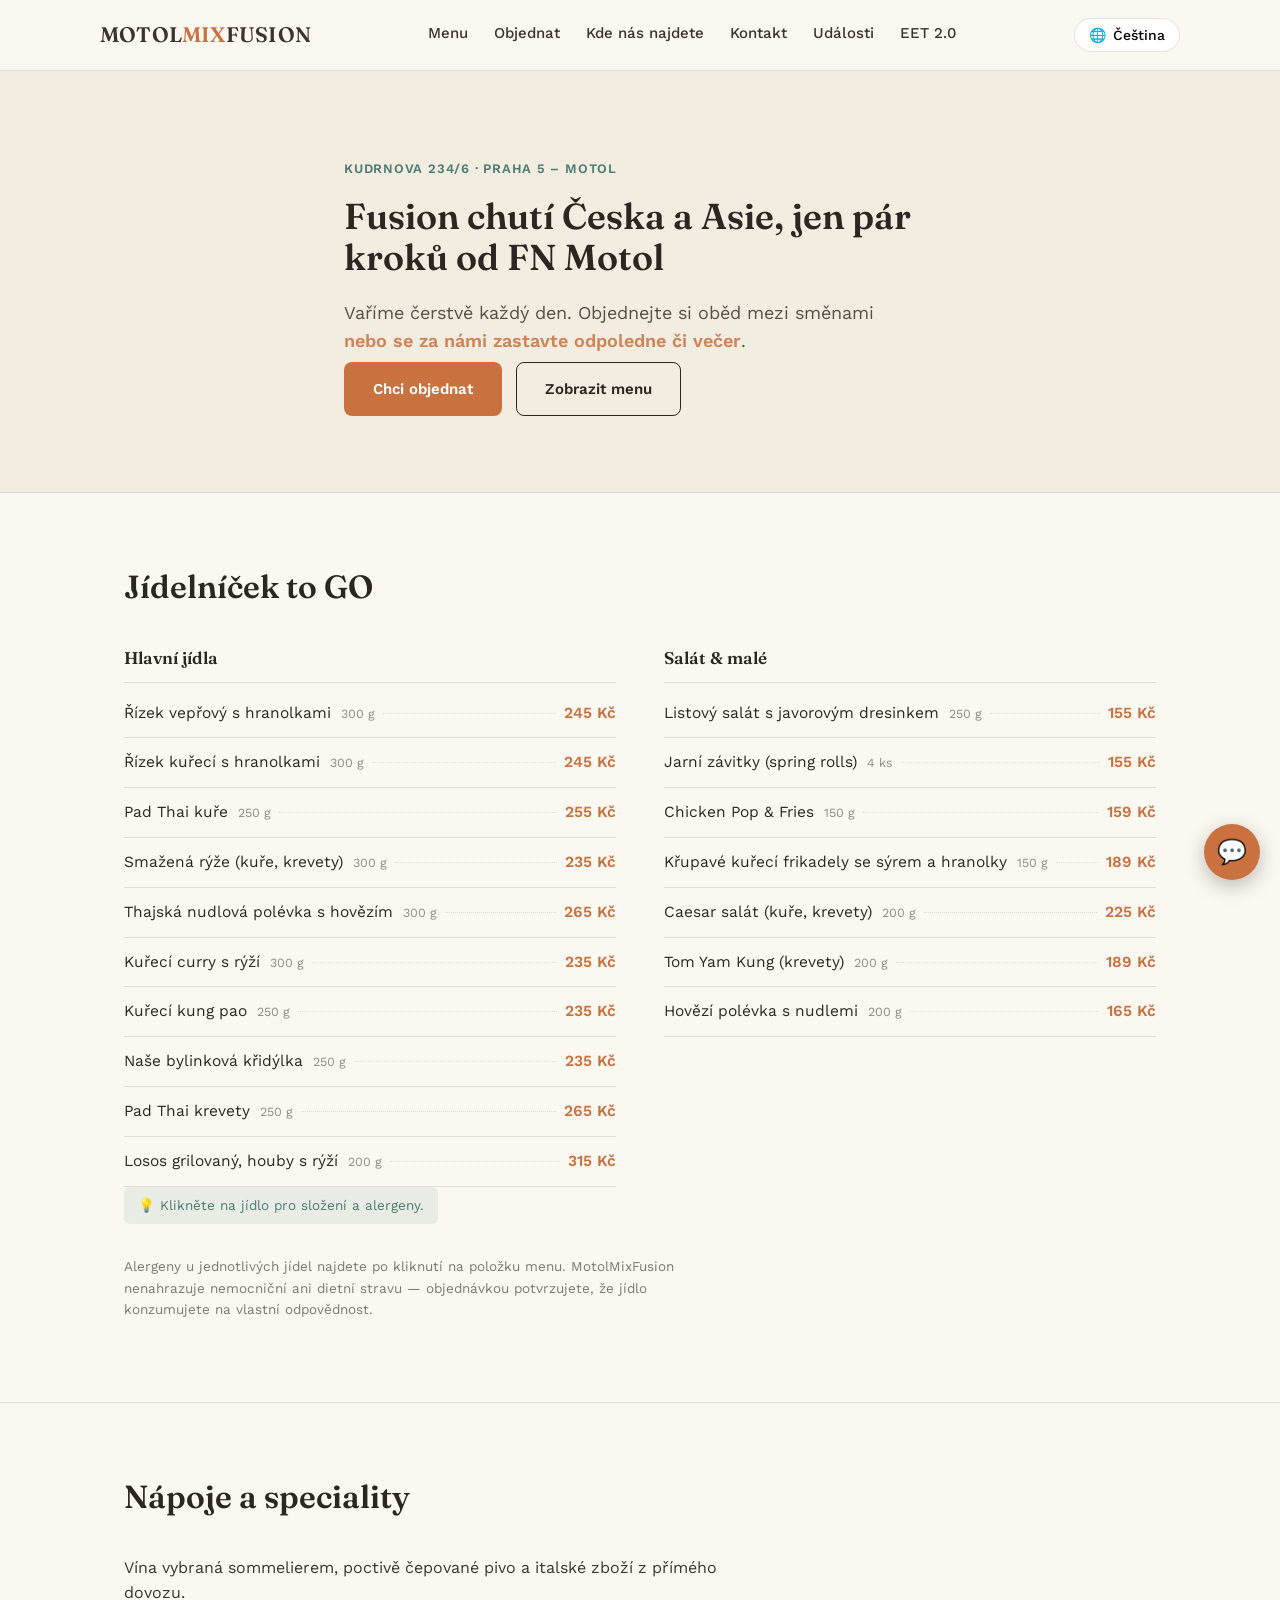
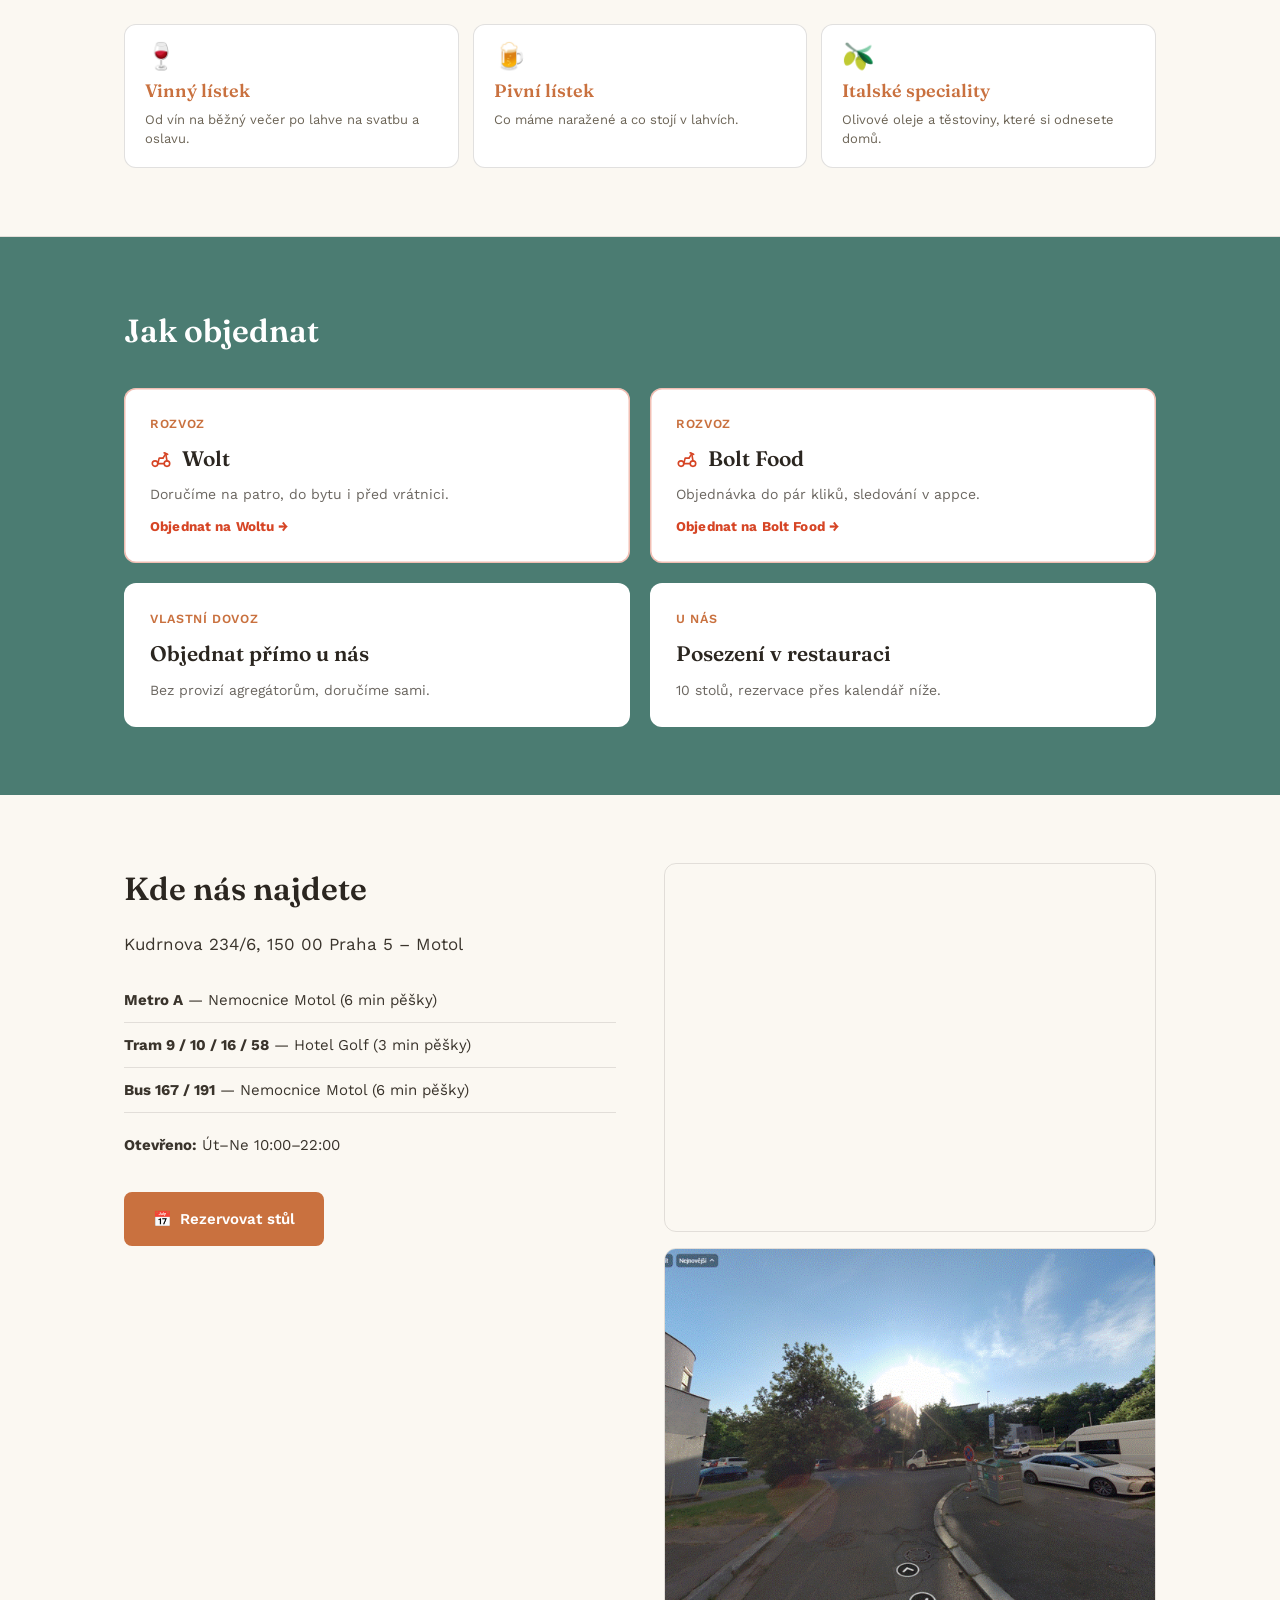
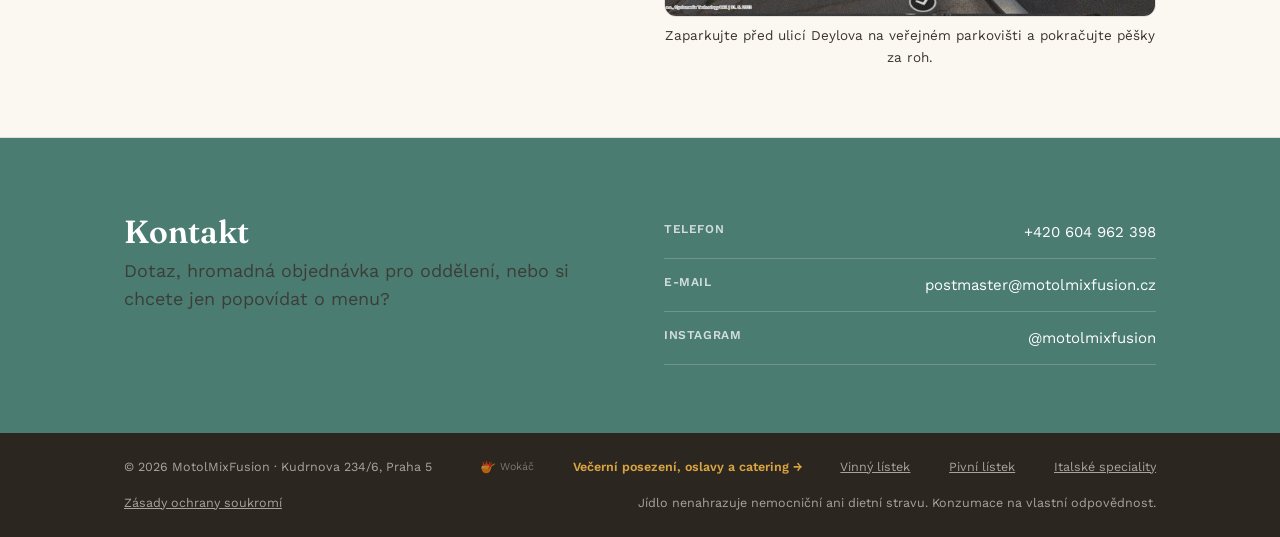
==== index.html @ cfe6a577 "Banner u Restauracniho menu se taky zvetsi kliknutim Stejna obsluha jako u fotky salu - trida foto-z" ====
<!DOCTYPE html>
<html lang="cs">
<head>
<meta charset="UTF-8">
<meta name="viewport" content="width=device-width, initial-scale=1.0">
<!-- ikona webu: soubory patri do korene repa vedle index.html -->
<link rel="icon" href="/favicon.ico" sizes="any">
<link rel="icon" type="image/png" href="/icon-192.png" sizes="192x192">
<link rel="icon" type="image/png" href="/icon-512.png" sizes="512x512">
<link rel="apple-touch-icon" href="/apple-touch-icon.png">
<title>MotolMixFusion — Rychlé jídlo u FN Motol</title>
<meta name="description" content="MotolMixFusion — česko-asijská kuchyně, rozvoz a výdej u FN Motol a Homolka. Rychle, spolehlivě, za rozumnou cenu.">
<link rel="canonical" href="https://motolmixfusion.cz/">
<!-- Nahled pri sdileni na Facebooku, WhatsAppu i v AI odpovedich -->
<meta property="og:type" content="restaurant">
<meta property="og:site_name" content="MotolMixFusion">
<meta property="og:locale" content="cs_CZ">
<meta property="og:title" content="MotolMixFusion — česko-asijská kuchyně u FN Motol">
<meta property="og:description" content="Rozvoz a výdej jídla v Praze 5 – Motol, Kudrnova 234/6. Pad Thai, řízky, polévky i točené pivo. Otevřeno Út–Ne 10:00–22:00.">
<meta property="og:url" content="https://motolmixfusion.cz/">
<meta property="og:image" content="https://motolmixfusion.cz/images/main_banner.jpg">
<meta name="twitter:card" content="summary_large_image">
<meta name="keywords" content="MotolMixFusion, mix fusion restaurant, restaurace Motol, jídelna Motol, motol jidelna, jidelna motol, závodní jídelna Motol jídelní lístek, česká kuchyně, asijská kuchyně, thajská kuchyně, řízek, guláš, pad thai, oběd u FN Motol, rozvoz jídla Motol, výdejna jídla Motol, otevírací doba, thai food near me, thai restaurants open now, restaurace Praha 5">
<link rel="stylesheet" href="style.css?v=4">
<link rel="preconnect" href="https://fonts.googleapis.com">
<link rel="preconnect" href="https://fonts.gstatic.com" crossorigin>
<link href="https://fonts.googleapis.com/css2?family=Fraunces:wght@500;600&family=Work+Sans:wght@400;500;600;700&display=swap" rel="stylesheet">
<!-- SCHEMA-START (generuje tools/gen-schema.js — needituj ručně) -->
<script type="application/ld+json">
{
  "@context": "https://schema.org",
  "@graph": [
    {
      "@type": "Restaurant",
      "@id": "https://motolmixfusion.cz/#restaurant",
      "name": "MotolMixFusion",
      "url": "https://motolmixfusion.cz/",
      "telephone": "+420604962398",
      "image": [
        "https://motolmixfusion.cz/images/pristup.jpg"
      ],
      "servesCuisine": [
        "Czech",
        "Thai",
        "Asian"
      ],
      "priceRange": "$$",
      "currenciesAccepted": "CZK",
      "paymentAccepted": "Hotovost, platební karta, QR platba",
      "address": {
        "@type": "PostalAddress",
        "streetAddress": "Kudrnova 234/6",
        "addressLocality": "Praha 5",
        "postalCode": "150 00",
        "addressCountry": "CZ"
      },
      "areaServed": [
        {
          "@type": "Place",
          "name": "Praha 5 – Motol"
        },
        {
          "@type": "Place",
          "name": "Praha 5 – Košíře"
        }
      ],
      "openingHoursSpecification": [
        {
          "@type": "OpeningHoursSpecification",
          "dayOfWeek": [
            "Tuesday",
            "Wednesday",
            "Thursday",
            "Friday",
            "Saturday",
            "Sunday"
          ],
          "opens": "10:00",
          "closes": "22:00"
        },
        {
          "@type": "OpeningHoursSpecification",
          "dayOfWeek": "Monday",
          "opens": "00:00",
          "closes": "00:00"
        }
      ],
      "acceptsReservations": "True",
      "potentialAction": {
        "@type": "ReserveAction",
        "target": {
          "@type": "EntryPoint",
          "urlTemplate": "https://calendar.app.google/YoSqNuTJ7RKH2dBe6",
          "inLanguage": "cs"
        },
        "result": {
          "@type": "FoodEstablishmentReservation",
          "name": "Rezervace stolu"
        }
      },
      "hasMenu": {
        "@id": "https://motolmixfusion.cz/index.html#menu"
      },
      "sameAs": [
        "https://www.instagram.com/motolmixfusion"
      ]
    },
    {
      "@type": "Menu",
      "@id": "https://motolmixfusion.cz/index.html#menu",
      "name": "Menu To GO — rozvoz a výdej",
      "inLanguage": "cs",
      "url": "https://motolmixfusion.cz/index.html",
      "hasMenuSection": [
        {
          "@type": "MenuSection",
          "name": "Hlavní jídla",
          "hasMenuItem": [
            {
              "@type": "MenuItem",
              "name": "Řízek vepřový s hranolkami",
              "suggestedServingSize": "300 g",
              "offers": {
                "@type": "Offer",
                "price": "245",
                "priceCurrency": "CZK",
                "availability": "https://schema.org/InStock"
              }
            },
            {
              "@type": "MenuItem",
              "name": "Řízek kuřecí s hranolkami",
              "suggestedServingSize": "300 g",
              "offers": {
                "@type": "Offer",
                "price": "245",
                "priceCurrency": "CZK",
                "availability": "https://schema.org/InStock"
              }
            },
            {
              "@type": "MenuItem",
              "name": "Pad Thai kuře",
              "suggestedServingSize": "250 g",
              "offers": {
                "@type": "Offer",
                "price": "255",
                "priceCurrency": "CZK",
                "availability": "https://schema.org/InStock"
              }
            },
            {
              "@type": "MenuItem",
              "name": "Smažená rýže (kuře, krevety)",
              "suggestedServingSize": "300 g",
              "offers": {
                "@type": "Offer",
                "price": "235",
                "priceCurrency": "CZK",
                "availability": "https://schema.org/InStock"
              }
            },
            {
              "@type": "MenuItem",
              "name": "Thajská nudlová polévka s hovězím",
              "suggestedServingSize": "300 g",
              "offers": {
                "@type": "Offer",
                "price": "265",
                "priceCurrency": "CZK",
                "availability": "https://schema.org/InStock"
              }
            },
            {
              "@type": "MenuItem",
              "name": "Kuřecí curry s rýží",
              "suggestedServingSize": "300 g",
              "offers": {
                "@type": "Offer",
                "price": "235",
                "priceCurrency": "CZK",
                "availability": "https://schema.org/InStock"
              }
            },
            {
              "@type": "MenuItem",
              "name": "Kuřecí kung pao",
              "suggestedServingSize": "250 g",
              "offers": {
                "@type": "Offer",
                "price": "235",
                "priceCurrency": "CZK",
                "availability": "https://schema.org/InStock"
              }
            },
            {
              "@type": "MenuItem",
              "name": "Naše bylinková křidýlka",
              "suggestedServingSize": "250 g",
              "offers": {
                "@type": "Offer",
                "price": "235",
                "priceCurrency": "CZK",
                "availability": "https://schema.org/InStock"
              }
            },
            {
              "@type": "MenuItem",
              "name": "Pad Thai krevety",
              "suggestedServingSize": "250 g",
              "offers": {
                "@type": "Offer",
                "price": "265",
                "priceCurrency": "CZK",
                "availability": "https://schema.org/InStock"
              }
            },
            {
              "@type": "MenuItem",
              "name": "Losos grilovaný, houby s rýží",
              "suggestedServingSize": "200 g",
              "offers": {
                "@type": "Offer",
                "price": "315",
                "priceCurrency": "CZK",
                "availability": "https://schema.org/InStock"
              }
            }
          ]
        },
        {
          "@type": "MenuSection",
          "name": "Salát & malé",
          "hasMenuItem": [
            {
              "@type": "MenuItem",
              "name": "Listový salát s javorovým dresinkem",
              "suggestedServingSize": "250 g",
              "offers": {
                "@type": "Offer",
                "price": "155",
                "priceCurrency": "CZK",
                "availability": "https://schema.org/InStock"
              }
            },
            {
              "@type": "MenuItem",
              "name": "Jarní závitky (spring rolls)",
              "suggestedServingSize": "4 ks",
              "offers": {
                "@type": "Offer",
                "price": "155",
                "priceCurrency": "CZK",
                "availability": "https://schema.org/InStock"
              }
            },
            {
              "@type": "MenuItem",
              "name": "Chicken Pop & Fries",
              "suggestedServingSize": "150 g",
              "offers": {
                "@type": "Offer",
                "price": "159",
                "priceCurrency": "CZK",
                "availability": "https://schema.org/InStock"
              }
            },
            {
              "@type": "MenuItem",
              "name": "Křupavé kuřecí frikadely se sýrem a hranolky",
              "suggestedServingSize": "150 g",
              "offers": {
                "@type": "Offer",
                "price": "189",
                "priceCurrency": "CZK",
                "availability": "https://schema.org/InStock"
              }
            },
            {
              "@type": "MenuItem",
              "name": "Caesar salát (kuře, krevety)",
              "suggestedServingSize": "200 g",
              "offers": {
                "@type": "Offer",
                "price": "225",
                "priceCurrency": "CZK",
                "availability": "https://schema.org/InStock"
              }
            },
            {
              "@type": "MenuItem",
              "name": "Tom Yam Kung (krevety)",
              "suggestedServingSize": "200 g",
              "offers": {
                "@type": "Offer",
                "price": "189",
                "priceCurrency": "CZK",
                "availability": "https://schema.org/InStock"
              }
            },
            {
              "@type": "MenuItem",
              "name": "Hovězí polévka s nudlemi",
              "suggestedServingSize": "200 g",
              "offers": {
                "@type": "Offer",
                "price": "165",
                "priceCurrency": "CZK",
                "availability": "https://schema.org/InStock"
              }
            }
          ]
        }
      ]
    }
  ]
}
</script>
<!-- SCHEMA-END -->
</head>
<body>

<div class="ticker-overlay" id="tickerOverlay" hidden></div>
<div class="ticker-banner" id="tickerBanner" hidden>
  <button type="button" class="ticker-close" id="tickerClose" aria-label="Zavřít">✕</button>
  <div class="ticker-track" id="tickerTrack"></div>
</div>
<script>
(function(){
  var overlay = document.getElementById('tickerOverlay');
  var banner = document.getElementById('tickerBanner');
  var closeBtn = document.getElementById('tickerClose');
  var track = document.getElementById('tickerTrack');
  if (!banner) return;

  function getCookie(name) {
    var m = document.cookie.match(new RegExp('(?:^|; )' + name + '=([^;]*)'));
    return m ? decodeURIComponent(m[1]) : null;
  }
  function setCookie(name, value, days) {
    var expires = new Date(Date.now() + days * 864e5).toUTCString();
    document.cookie = name + '=' + encodeURIComponent(value) + '; expires=' + expires + '; path=/';
  }

  if (getCookie('mmf_banner_seen') === '1') return;

  fetch('https://motolmixfusion-pos.onrender.com/api/public/banner')
    .then(function(r){ return r.json(); })
    .then(function(data){
      if (!data || !data.active || !data.text) return;

      // Foto je nepovinne. Samotny nazev souboru se hleda v images/dishes/,
      // jinak se bere cela URL. Kdyz se obrazek nenacte, banner zustane
      // textovy - radsi nez prazdne misto nad textem.
      if (data.image) {
        var img = document.createElement('img');
        img.className = 'ticker-photo';
        img.alt = '';
        img.onerror = function () {
          img.remove();
          banner.classList.remove('has-photo');
        };
        img.src = /^(https?:)?\/\//i.test(data.image)
          ? data.image
          : 'images/dishes/' + data.image;
        banner.insertBefore(img, track);
        banner.classList.add('has-photo');
      }

      var s1 = document.createElement('span'); s1.textContent = data.text;
      var s2 = document.createElement('span'); s2.textContent = data.text;
      track.appendChild(s1); track.appendChild(s2);

      // Delka textu je pokazde jina, tak se podle ni dopocita cas jednoho
      // kola - at dlouhy i kratky text bezi stejne rychle (60 px/s).
      var kolo = Math.max(8, s1.offsetWidth / 60);
      track.style.animationDuration = kolo.toFixed(1) + 's';

      overlay.hidden = false;
      banner.hidden = false;
      setTimeout(function(){
        overlay.classList.add('show');
        banner.classList.add('show');
      }, 300);
    })
    .catch(function(){ /* web funguje dál i bez banneru, když POS backend neodpoví */ });

  function dismiss() {
    overlay.classList.remove('show');
    banner.classList.remove('show');
    setCookie('mmf_banner_seen', '1', 1);
    setTimeout(function(){ overlay.hidden = true; banner.hidden = true; }, 350);
  }
  closeBtn.addEventListener('click', dismiss);
  overlay.addEventListener('click', dismiss);
})();
</script>

<header class="topbar">
  <div class="wrap topbar-inner">
    <div class="logo">MOTOL<span>MIX</span>FUSION</div>
    <nav class="topnav">
      <details class="nav-dropdown">
        <summary data-i18n="nav.menu">Menu</summary>
        <div class="nav-dropdown-list">
          <a href="index.html#menu" data-i18n="nav.menuGo">Jídelníček to GO</a>
          <a href="index2.html#menu2" data-i18n="nav.menuRestaurant">Restaurační menu</a>
        </div>
      </details>
      <a href="#objednat" data-i18n="nav.order">Objednat</a>
      <a href="#kde" data-i18n="nav.location">Kde nás najdete</a>
      <a href="#kontakt" data-i18n="nav.contact">Kontakt</a>
      <a href="akce.html" data-i18n="nav.events">Události</a>
      <a href="/wokac/eet2.html" data-i18n="nav.eet">EET 2.0</a>
    </nav>
    <button type="button" id="langBtn" class="lang-btn" aria-haspopup="dialog" aria-controls="langPopup">
      <span aria-hidden="true">🌐</span>
      <span id="langBtnLabel">Čeština</span>
    </button>
  </div>
</header>

<div id="langOverlay" class="lang-overlay" hidden></div>
<div id="langPopup" class="lang-popup" role="dialog" aria-modal="true" aria-labelledby="langPopupTitle" hidden>
  <div class="lang-popup-head">
    <span id="langPopupTitle" data-i18n="lang.choose">Zvolte jazyk</span>
    <button type="button" id="langClose" class="lang-close" aria-label="Zavřít">✕</button>
  </div>
  <ul class="lang-options">
    <li><button type="button" class="lang-option" data-lang="cs"><span class="flag">🇨🇿</span> Čeština</button></li>
    <li><button type="button" class="lang-option" data-lang="en"><span class="flag">🇬🇧</span> English</button></li>
    <li><button type="button" class="lang-option" data-lang="it"><span class="flag">🇮🇹</span> Italiano</button></li>
    <li><button type="button" class="lang-option" data-lang="fr"><span class="flag">🇫🇷</span> Français</button></li>
    <li><button type="button" class="lang-option" data-lang="uk"><span class="flag">🇺🇦</span> Українська</button></li>
    <li><button type="button" class="lang-option" data-lang="vi"><span class="flag">🇻🇳</span> Tiếng Việt</button></li>
    <li><button type="button" class="lang-option" data-lang="th"><span class="flag">🇹🇭</span> ไทย</button></li>
  </ul>
</div>

<main>

  <!-- HERO -->
  <section class="hero">
    <div class="wrap hero-inner">
      <p class="eyebrow" data-i18n="hero.eyebrow">Kudrnova 234/6 · Praha 5 – Motol</p>
      <h1 data-i18n="hero.title">Fusion chutí Česka a Asie, jen pár kroků od FN Motol</h1>
      <p class="lede"><span data-i18n="hero.lede">Vaříme čerstvě každý den. Objednejte si oběd mezi směnami</span> <a href="index2.html" data-i18n="hero.eveningLink">nebo se za námi zastavte odpoledne či večer</a>.</p>
      <div class="hero-actions">
        <a href="#objednat" class="btn btn-primary" data-i18n="hero.btnOrder">Chci objednat</a>
        <a href="#menu" class="btn btn-ghost" data-i18n="hero.btnMenu">Zobrazit menu</a>
      </div>
    </div>
  </section>

  <!-- ODDĚLENÍ 01 — MENU -->
  <section class="dept" id="menu">
    <div class="wrap">
      <div class="dept-head">
        <h2 data-i18n="menu.title">Jídelníček to GO</h2>
      </div>

      <div class="board">
        <div class="board-col">
          <h3 data-i18n="menu.mainsHeading">Hlavní jídla</h3>
          <ul class="menu-list">
            <li><button type="button" class="dish-trigger" data-dish="riz_pork"><span data-i18n="dish.riz_pork">Řízek vepřový s hranolkami</span></button><span class="g1">300 g</span><span class="dots"></span><span class="price">245 Kč</span></li>
            <li><button type="button" class="dish-trigger" data-dish="riz_chicken"><span data-i18n="dish.riz_chicken">Řízek kuřecí s hranolkami</span></button><span class="g1">300 g</span><span class="dots"></span><span class="price">245 Kč</span></li>
            <li><button type="button" class="dish-trigger" data-dish="padthai"><span data-i18n="dish.padthai_go">Pad Thai kuře</span></button><span class="g1">250 g</span><span class="dots"></span><span class="price">255 Kč</span></li>
            <li><button type="button" class="dish-trigger" data-dish="friedrice"><span data-i18n="dish.friedrice">Smažená rýže (kuře, krevety)</span></button><span class="g1">300 g</span><span class="dots"></span><span class="price">235 Kč</span></li>
            <li><button type="button" class="dish-trigger" data-dish="noodlesoup"><span data-i18n="dish.noodlesoup">Thajská nudlová polévka s hovězím</span></button><span class="g1">300 g</span><span class="dots"></span><span class="price">265 Kč</span></li>
            <li><button type="button" class="dish-trigger" data-dish="greencurry"><span data-i18n="dish.greencurry">Kuřecí curry s rýží</span></button><span class="g1">300 g</span><span class="dots"></span><span class="price">235 Kč</span></li>
            <li><button type="button" class="dish-trigger" data-dish="kungpao"><span data-i18n="dish.kungpao">Kuřecí kung pao</span></button><span class="g1">250 g</span><span class="dots"></span><span class="price">235 Kč</span></li>
            <li><button type="button" class="dish-trigger" data-dish="herbchickenwing"><span data-i18n="dish.herbchickenwing">Naše bylinková křidýlka</span></button><span class="g1">250 g</span><span class="dots"></span><span class="price">235 Kč</span></li>
            <li><button type="button" class="dish-trigger" data-dish="padthai_shrimp"><span data-i18n="dish.padthai_shrimp">Pad Thai krevety</span></button><span class="g1">250 g</span><span class="dots"></span><span class="price">265 Kč</span></li>
            <li><button type="button" class="dish-trigger" data-dish="salmon_go"><span data-i18n="dish.salmon_go">Losos grilovaný, houby s rýží</span></button><span class="g1">200 g</span><span class="dots"></span><span class="price">315 Kč</span></li>
          </ul>
        </div>
        <div class="board-col">
          <h3 data-i18n="menu.soupsHeading">Salát &amp; malé</h3>
          <ul class="menu-list">
            <li><button type="button" class="dish-trigger" data-dish="leafsalad"><span data-i18n="dish.leafsalad">Listový salát s javorovým dresinkem</span></button><span class="g1">250 g</span><span class="dots"></span><span class="price">155 Kč</span></li>
            <li><button type="button" class="dish-trigger" data-dish="springroll"><span data-i18n="dish.springroll">Jarní závitky (spring rolls)</span></button><span class="g1">4 ks</span><span class="dots"></span><span class="price">155 Kč</span></li>
            <li><button type="button" class="dish-trigger" data-dish="chickenpop"><span data-i18n="dish.chickenpop">Chicken Pop &amp; Fries</span></button><span class="g1">150 g</span><span class="dots"></span><span class="price">159 Kč</span></li>
            <li><button type="button" class="dish-trigger" data-dish="frikadely"><span data-i18n="dish.frikadely">Křupavé kuřecí frikadely se sýrem a hranolky</span></button><span class="g1">150 g</span><span class="dots"></span><span class="price">189 Kč</span></li>
            <li><button type="button" class="dish-trigger" data-dish="caesar"><span data-i18n="dish.caesar">Caesar salát (kuře, krevety)</span></button><span class="g1">200 g</span><span class="dots"></span><span class="price">225 Kč</span></li>
            <li><button type="button" class="dish-trigger" data-dish="tomyam"><span data-i18n="dish.tomyam">Tom Yam Kung (krevety)</span></button><span class="g1">200 g</span><span class="dots"></span><span class="price">189 Kč</span></li>
            <li><button type="button" class="dish-trigger" data-dish="beefbroth"><span data-i18n="dish.beefbroth_go">Hovězí polévka s nudlemi</span></button><span class="g1">200 g</span><span class="dots"></span><span class="price">165 Kč</span></li>
          </ul>
        </div>
      </div>

      <p class="note note-hint" data-i18n="menu.clickHint">💡 Klikněte na jídlo pro složení a alergeny.</p>
      <p class="allergen-note" data-i18n="menu.allergen">Alergeny u jednotlivých jídel najdete po kliknutí na položku menu. MotolMixFusion nenahrazuje nemocniční ani dietní stravu — objednávkou potvrzujete, že jídlo konzumujete na vlastní odpovědnost.</p>
    </div>
  </section>

  <div id="dishOverlay" class="lang-overlay" hidden></div>
  <div id="dishPopup" class="lang-popup dish-popup" role="dialog" aria-modal="true" aria-labelledby="dishPopupTitle" hidden>
    <div class="lang-popup-head">
      <span id="dishPopupTitle">—</span>
      <button type="button" id="dishClose" class="lang-close" aria-label="Zavřít">✕</button>
    </div>
    <div class="dish-popup-body">
      <img id="dishPhoto" class="dish-photo" alt="" style="display:none;">
      <p id="dishMeta" class="dish-meta">—</p>
      <p class="dish-block-label" data-i18n="dish.ingredientsLabel">Složení</p>
      <p id="dishIngredients">—</p>
      <p class="dish-block-label" data-i18n="dish.allergenLabel">Alergeny</p>
      <p id="dishAllergens">—</p>
      <a href="#objednat" id="dishOrderLink" class="dish-order-link" data-i18n="hero.btnOrder">Chci objednat</a>
    </div>
  </div>

  <!-- ODDĚLENÍ — NÁPOJE A SPECIALITY (lístky běží na pokladně a samy se aktualizují) -->
  <section class="dept" id="napoje">
    <div class="wrap">
      <div class="dept-head">
        <h2 data-i18n="lists.sectionTitle">Nápoje a speciality</h2>
      </div>
      <p class="lists-lede" data-i18n="lists.sectionLede">Vína vybraná sommelierem, poctivě čepované pivo a italské zboží z přímého dovozu.</p>
      <div class="lists-grid">
        <a class="lists-card" href="vina.html">
          <span class="lists-ico" aria-hidden="true">🍷</span>
          <span class="lists-name" data-i18n="lists.wines">Vinný lístek</span>
          <span class="lists-desc" data-i18n="lists.wineCard">Od vín na běžný večer po lahve na svatbu a oslavu.</span>
        </a>
        <a class="lists-card" href="piva.html">
          <span class="lists-ico" aria-hidden="true">🍺</span>
          <span class="lists-name" data-i18n="lists.beers">Pivní lístek</span>
          <span class="lists-desc" data-i18n="lists.beerCard">Co máme naražené a co stojí v lahvích.</span>
        </a>
        <a class="lists-card" href="speciality.html">
          <span class="lists-ico" aria-hidden="true">🫒</span>
          <span class="lists-name" data-i18n="lists.specials">Italské speciality</span>
          <span class="lists-desc" data-i18n="lists.specialCard">Olivové oleje a těstoviny, které si odnesete domů.</span>
        </a>
      </div>
    </div>
  </section>

  <!-- ODDĚLENÍ 02 — OBJEDNAT -->
  <section class="dept dept-dark" id="objednat">
    <div class="wrap">
      <div class="dept-head">
        <h2 data-i18n="order.title">Jak objednat</h2>
      </div>

      <div class="order-grid">
        <a href="https://wolt.com/cs/cze/prague/restaurant/motolmixfusion" target="_blank" rel="noopener" class="order-card order-card-live">
          <span class="order-tag" data-i18n="order.tagDelivery">Rozvoz</span>
          <span class="order-name">
            <svg class="order-moped" width="22" height="22" viewBox="0 0 24 24" fill="none" stroke="currentColor"
                 stroke-width="1.8" stroke-linecap="round" stroke-linejoin="round" aria-hidden="true">
              <circle cx="5.5" cy="17" r="3"/>
              <circle cx="18.5" cy="17" r="3"/>
              <path d="M8.5 17h7"/>
              <path d="M8.5 17 10 11h4.2"/>
              <path d="M14.2 11 17.2 6.2"/>
              <path d="M15.4 5.2 19.2 6.9"/>
              <path d="M17.2 6.2 18.5 14"/>
            </svg>
            Wolt
          </span>
          <span class="order-desc" data-i18n="order.woltDesc">Doručíme na patro, do bytu i před vrátnici.</span>
          <span class="order-go" data-i18n="order.woltCta">Objednat na Woltu →</span>
        </a>
        <!-- Bolt Food zustava v nabidce videt, ale uz nikam nevede - odkaz je
             pryc zamerne, provozovatel pres nej objednavky nechce. Je to
             <span>, ne <a> bez href: tim si karta podrzi presne stejny vzhled
             vcetne barvy a nikdo ji omylem nevrati zpatky jako rozbitou. -->
        <span class="order-card order-card-live order-card-neaktivni">
          <span class="order-tag" data-i18n="order.tagDelivery">Rozvoz</span>
          <span class="order-name">
            <svg class="order-moped" width="22" height="22" viewBox="0 0 24 24" fill="none" stroke="currentColor"
                 stroke-width="1.8" stroke-linecap="round" stroke-linejoin="round" aria-hidden="true">
              <circle cx="5.5" cy="17" r="3"/>
              <circle cx="18.5" cy="17" r="3"/>
              <path d="M8.5 17h7"/>
              <path d="M8.5 17 10 11h4.2"/>
              <path d="M14.2 11 17.2 6.2"/>
              <path d="M15.4 5.2 19.2 6.9"/>
              <path d="M17.2 6.2 18.5 14"/>
            </svg>
            Bolt Food
          </span>
          <span class="order-desc" data-i18n="order.boltDesc">Objednávka do pár kliků, sledování v appce.</span>
          <span class="order-go" data-i18n="order.boltCta">Objednat na Bolt Food →</span>
        </span>
        <a href="https://motolmixfusion-pos.onrender.com/order.html" target="_blank" rel="noopener" class="order-card">
          <span class="order-tag" data-i18n="order.tagOwnDelivery">Vlastní dovoz</span>
          <span class="order-name" data-i18n="order.ownDeliveryName">Objednat přímo u nás</span>
          <span class="order-desc" data-i18n="order.ownDeliveryDesc">Bez provizí agregátorům, doručíme sami.</span>
        </a>
        <a href="#kde" class="order-card">
          <span class="order-tag" data-i18n="order.tagHere">U nás</span>
          <span class="order-name" data-i18n="order.dineInName">Posezení v restauraci</span>
          <span class="order-desc" data-i18n="order.dineInDesc">10 stolů, rezervace přes kalendář níže.</span>
        </a>
      </div>
    </div>
  </section>

  <!-- ODDĚLENÍ 03 — KDE NÁS NAJDETE -->
  <section class="dept" id="kde">
    <div class="wrap kde-grid">
      <div>
        <h2 data-i18n="location.title">Kde nás najdete</h2>
        <address>
          Kudrnova 234/6, 150 00 Praha 5 – Motol
        </address>
        <ul class="transit-list">
          <li><strong>Metro A</strong> — <span data-i18n="location.metro">Nemocnice Motol (6 min pěšky)</span></li>
          <li><strong>Tram 9 / 10 / 16 / 58</strong> — <span data-i18n="location.tram">Hotel Golf (3 min pěšky)</span></li>
          <li><strong>Bus 167 / 191</strong> — <span data-i18n="location.bus">Nemocnice Motol (6 min pěšky)</span></li>
        </ul>
        <p class="hours"><strong data-i18n="location.hoursLabel">Otevřeno:</strong> <span data-i18n="location.hours">Út–Ne 10:00–22:00</span></p>
        <a href="https://calendar.app.google/YoSqNuTJ7RKH2dBe6" target="_blank" rel="noopener" class="btn btn-primary res-btn">
          <span aria-hidden="true">📅</span>
          <span data-i18n="res.btn">Rezervovat stůl</span>
        </a>
      </div>
      <div class="map-col">
        <div class="map-frame">
          <iframe
            title="Mapa — Kudrnova 234/6, Praha 5 – Motol"
            src="https://www.google.com/maps?q=Kudrnova+234%2F6%2C+150+00+Praha+5&output=embed"
            loading="lazy"
            referrerpolicy="no-referrer-when-downgrade">
          </iframe>
        </div>
        <figure class="location-photo">
          <img src="images/pristup.gif" alt="Vjezd do ulice Kudrnova — ulice je slepá, restaurace je za rohem" loading="lazy">
          <figcaption>Zaparkujte před ulicí Deylova na veřejném parkovišti a pokračujte pěšky za roh.</figcaption>
        </figure>
      </div>
    </div>
  </section>

  <!-- ODDĚLENÍ 04 — KONTAKT -->
  <section class="dept dept-dark" id="kontakt">
    <div class="wrap kontakt-grid">
      <div>
        <h2 data-i18n="contact.title">Kontakt</h2>
        <p class="lede" data-i18n="contact.lede">Dotaz, hromadná objednávka pro oddělení, nebo si chcete jen popovídat o menu?</p>
      </div>
      <ul class="contact-list">
        <li><span class="contact-label" data-i18n="contact.phone">Telefon</span><span>+420 604 962 398</span></li>
        <li><span class="contact-label" data-i18n="contact.email">E-mail</span><span>postmaster@motolmixfusion.cz</span></li>
        <li><span class="contact-label" data-i18n="contact.instagram">Instagram</span><a href="https://www.instagram.com/motolmixfusion" target="_blank" rel="noopener">@motolmixfusion</a></li>
      </ul>
    </div>
  </section>

</main>

<footer class="site-footer">
  <div class="wrap footer-inner">
    <span data-i18n="footer.rights">© 2026 MotolMixFusion · Kudrnova 234/6, Praha 5</span>
    <!-- Pokladni system, na kterem podnik bezi. Patri na verejne stranky, ne
         do samotne pokladny - tam je to samozrejmost. -->
    <a href="/wokac/" title="Pokladní systém, na kterém restaurace běží"
       style="display:inline-flex;align-items:center;gap:5px;margin-left:10px;
              font-size:.85em;opacity:.65;color:inherit;text-decoration:none;">
      <img src="/images/wokac.svg" alt="" width="14" height="14" style="display:block;border-radius:3px;">Wokáč</a>
    <a href="index2.html" class="footer-eve-link">Večerní posezení, oslavy a catering →</a>
    <a href="vina.html" data-i18n="lists.wines">Vinný lístek</a>
    <a href="piva.html" data-i18n="lists.beers">Pivní lístek</a>
    <a href="speciality.html" data-i18n="lists.specials">Italské speciality</a>
    <a href="privacy.html">Zásady ochrany soukromí</a>
    <span class="footer-disclaimer" data-i18n="footer.disclaimer">Jídlo nenahrazuje nemocniční ani dietní stravu. Konzumace na vlastní odpovědnost.</span>
  </div>
</footer>

<script src="lang.js?v=4"></script>
<script src="chatbot.js"></script>
<script src="visit.js?v=4"></script>
</body>
</html>
---- style.css ----
/* ===================================================================
   MotolMixFusion — jednoduchý, přístupný a přehledný styl
   =================================================================== */

:root {
  --ink: #2b2620;
  --text: #3a342c;
  --teal: #4b7c72;
  --terracotta: #c9713f;
  --cream: #fbf8f2;
  --cream-panel: #f3ede1;
  --line: rgba(43, 38, 32, 0.12);

  --font-display: "Fraunces", Georgia, serif;
  --font-body: "Work Sans", system-ui, sans-serif;
}

* { box-sizing: border-box; }
html { scroll-behavior: smooth; }

body {
  margin: 0;
  background: var(--cream);
  color: var(--text);
  font-family: var(--font-body);
  font-size: 16px;
  line-height: 1.6;
  -webkit-font-smoothing: antialiased;
}

@media (prefers-reduced-motion: reduce) {
  html { scroll-behavior: auto; }
}

.wrap {
  max-width: 1080px;
  margin: 0 auto;
  padding: 0 24px;
}

a { color: inherit; }

:focus-visible {
  outline: 3px solid var(--terracotta);
  outline-offset: 2px;
}

/* ---------- topbar ---------- */
.topbar {
  background: var(--cream);
  border-bottom: 1px solid var(--line);
  position: sticky;
  top: 0;
  z-index: 20;
}
.topbar-inner {
  display: flex;
  align-items: center;
  justify-content: space-between;
  padding: 18px 0;
}
.logo {
  font-family: var(--font-display);
  font-weight: 600;
  font-size: 21px;
  letter-spacing: 0.01em;
}
.logo span { color: var(--terracotta); }
.topnav { display: flex; gap: 26px; }
.topnav a {
  text-decoration: none;
  font-weight: 500;
  font-size: 15px;
  border-bottom: 2px solid transparent;
  padding-bottom: 2px;
  transition: border-color 0.15s ease, color 0.15s ease;
}
.topnav a:hover { border-color: var(--terracotta); }

.nav-dropdown { position: relative; }
.nav-dropdown summary {
  list-style: none;
  cursor: pointer;
  font-weight: 500;
  font-size: 15px;
  border-bottom: 2px solid transparent;
  padding-bottom: 2px;
}
.nav-dropdown summary::-webkit-details-marker { display: none; }
.nav-dropdown[open] summary,
.nav-dropdown summary:hover { border-color: var(--terracotta); }
.nav-dropdown-list {
  position: absolute;
  top: calc(100% + 10px);
  left: 0;
  display: flex;
  flex-direction: column;
  min-width: 210px;
  background: var(--cream);
  border: 1px solid var(--line);
  border-radius: 10px;
  box-shadow: 0 12px 30px rgba(0,0,0,0.15);
  padding: 8px;
  z-index: 30;
}
.nav-dropdown-list a {
  padding: 8px 10px;
  border-radius: 6px;
  border-bottom: none !important;
  white-space: nowrap;
}
.nav-dropdown-list a:hover { background: var(--cream-panel); }

@media (max-width: 640px) {
  .topnav { gap: 14px; }
  .topnav a, .nav-dropdown summary { font-size: 13px; }
}

/* ---------- hero ---------- */
.hero {
  background: var(--cream-panel);
  padding: 88px 0 76px;
  border-bottom: 1px solid var(--line);
}
.hero-inner {
  max-width: 640px;
}
.eyebrow {
  font-weight: 600;
  color: var(--teal);
  text-transform: uppercase;
  letter-spacing: 0.06em;
  font-size: 13px;
  margin: 0 0 16px;
}
h1 {
  font-family: var(--font-display);
  font-weight: 600;
  font-size: clamp(26px, 3.6vw, 36px);
  line-height: 1.15;
  margin: 0 0 20px;
  color: var(--ink);
}
.lede {
  font-size: 18px;
  max-width: 50ch;
  color: var(--text);
  opacity: 0.85;
  margin: 0 0 32px;
}
.hero-actions { display: flex; gap: 14px; flex-wrap: wrap; }

.btn {
  display: inline-block;
  padding: 14px 28px;
  font-weight: 600;
  text-decoration: none;
  font-size: 15px;
  border-radius: 8px;
  border: 1.5px solid transparent;
  transition: transform 0.12s ease, background 0.12s ease, opacity 0.12s ease;
}
.btn-primary {
  background: var(--terracotta);
  color: #fff;
}
.btn-primary:hover { opacity: 0.9; transform: translateY(-1px); }
.btn-ghost {
  border-color: var(--ink);
  color: var(--ink);
}
.btn-ghost:hover { background: var(--ink); color: var(--cream); }

/* ---------- sections ---------- */
.dept { padding: 68px 0; border-bottom: 1px solid var(--line); }
.dept-dark { background: var(--teal); color: #fff; border-bottom: none; }

.dept-head { margin-bottom: 32px; }
.dept-num {
  display: block;
  font-weight: 600;
  font-size: 13px;
  letter-spacing: 0.08em;
  text-transform: uppercase;
  color: var(--terracotta);
  margin-bottom: 8px;
}
.dept-dark .dept-num { color: #fff; opacity: 0.75; }
.dept h2 {
  font-family: var(--font-display);
  font-weight: 600;
  font-size: clamp(24px, 3.4vw, 32px);
  margin: 0;
  color: var(--ink);
}
.dept-dark h2 { color: #fff; }

.note {
  font-size: 13.5px;
  color: var(--terracotta);
  background: rgba(201, 113, 63, 0.1);
  border-radius: 6px;
  display: inline-block;
  padding: 8px 14px;
  margin: 0 0 28px;
}

/* menu board */
.board {
  display: grid;
  grid-template-columns: 1fr 1fr;
  gap: 48px;
}
@media (max-width: 720px) {
  .board { grid-template-columns: 1fr; }
}
.board h3 {
  font-family: var(--font-display);
  font-weight: 600;
  font-size: 17px;
  color: var(--ink);
  border-bottom: 1px solid var(--line);
  padding-bottom: 10px;
  margin: 0 0 6px;
}
.board h3.mt { margin-top: 28px; }
.menu-list { list-style: none; margin: 0; padding: 0; }
.menu-list li {
  display: flex;
  align-items: baseline;
  gap: 8px;
  padding: 12px 0;
  border-bottom: 1px solid var(--line);
  font-size: 15.5px;
}
.menu-list li .dots {
  flex: 1;
  border-bottom: 1px dotted var(--line);
  transform: translateY(-4px);
}
.price {
  font-weight: 600;
  color: var(--terracotta);
  white-space: nowrap;
}

.allergen-note {
  margin-top: 32px;
  font-size: 13.5px;
  color: var(--text);
  opacity: 0.65;
  max-width: 70ch;
}

/* order cards */
.order-grid {
  display: grid;
  grid-template-columns: repeat(2, 1fr);
  gap: 20px;
}
@media (max-width: 640px) {
  .order-grid { grid-template-columns: 1fr; }
}
.order-card {
  display: flex;
  flex-direction: column;
  gap: 8px;
  background: #fff;
  color: var(--ink);
  text-decoration: none;
  padding: 26px;
  border-radius: 12px;
  transition: transform 0.12s ease, box-shadow 0.12s ease;
}
.order-card:hover { transform: translateY(-3px); box-shadow: 0 10px 24px rgba(0,0,0,0.12); }
.order-tag {
  font-size: 12.5px;
  font-weight: 600;
  text-transform: uppercase;
  color: var(--terracotta);
  letter-spacing: 0.05em;
}
.order-name {
  font-family: var(--font-display);
  font-weight: 600;
  font-size: 21px;
}
.order-desc { font-size: 14px; color: var(--text); opacity: 0.75; }

/* karta s aktivním odkazem (Wolt, Bolt Food) — červený moped a výzva k prokliku */
.order-card .order-name { display: flex; align-items: center; gap: 10px; }
.order-moped {
  width: 22px; height: 22px; flex: 0 0 auto;
  color: #d64525;   /* červený moped */
}
.order-card-live { box-shadow: inset 0 0 0 1.5px rgba(214, 69, 37, 0.35); }
.order-card-live:hover { box-shadow: inset 0 0 0 1.5px rgba(214, 69, 37, 0.6), 0 10px 24px rgba(0,0,0,0.12); }

/* Karta, ktera zustava videt, ale nikam nevede. V klidu vypada uplne stejne
   jako ostatni - barva, ramecek i text sedi. Nema jen hover a kurzor ruky:
   karta, ktera se pod mysi zvedne a po kliknuti se nic nestane, vypada
   rozbite. Takhle proste nereaguje. */
.order-card-neaktivni { cursor: default; }
.order-card-neaktivni:hover { transform: none; box-shadow: inset 0 0 0 1.5px rgba(214, 69, 37, 0.35); }
.order-go {
  margin-top: 2px; font-size: 13.5px; font-weight: 700;
  color: #d64525; letter-spacing: 0.01em;
}
.order-card-live:hover .order-moped { transform: translateX(2px); }
.order-moped { transition: transform 0.15s ease; }

/* kde nás najdete */
.kde-grid {
  display: grid;
  grid-template-columns: 1fr 1fr;
  gap: 48px;
  align-items: start;
}
@media (max-width: 800px) {
  .kde-grid { grid-template-columns: 1fr; }
}
address { font-style: normal; font-size: 17px; margin: 16px 0 20px; line-height: 1.6; }
.transit-list { list-style: none; margin: 0 0 20px; padding: 0; }
.transit-list li {
  padding: 10px 0;
  border-bottom: 1px solid var(--line);
  font-size: 15px;
}
.hours { font-size: 15px; }

.map-col { display: flex; flex-direction: column; gap: 16px; }

.map-frame {
  aspect-ratio: 4 / 3;
  border-radius: 12px;
  overflow: hidden;
  border: 1px solid var(--line);
}
.map-frame iframe {
  width: 100%;
  height: 100%;
  border: 0;
  display: block;
}

.location-photo { margin: 0; }
.location-photo img {
  width: 100%;
  aspect-ratio: 4 / 3;
  object-fit: cover;
  border-radius: 12px;
  border: 1px solid var(--line);
  display: block;
}
.location-photo figcaption {
  margin-top: 8px;
  font-size: 13.5px;
  color: var(--text-muted);
  text-align: center;
}

/* kontakt */
.kontakt-grid {
  display: grid;
  grid-template-columns: 1fr 1fr;
  gap: 48px;
  align-items: start;
}
@media (max-width: 800px) {
  .kontakt-grid { grid-template-columns: 1fr; }
}
.contact-list { list-style: none; margin: 0; padding: 0; }
.contact-list li {
  display: flex;
  justify-content: space-between;
  gap: 16px;
  padding: 14px 0;
  border-bottom: 1px solid rgba(255,255,255,0.2);
  font-size: 15px;
}
.contact-list a { text-decoration: none; }
.contact-list a:hover { text-decoration: underline; }
.contact-label {
  text-transform: uppercase;
  font-size: 12px;
  font-weight: 600;
  letter-spacing: 0.05em;
  opacity: 0.75;
}

/* footer */
.site-footer {
  background: var(--ink);
  color: rgba(251, 248, 242, 0.6);
  padding: 24px 0;
  font-size: 12.5px;
}
.footer-inner {
  display: flex;
  justify-content: space-between;
  gap: 16px;
  flex-wrap: wrap;
}

/* ---------- language switcher ---------- */
.lang-btn {
  display: flex;
  align-items: center;
  gap: 7px;
  background: #fff;
  border: 1px solid var(--line);
  border-radius: 20px;
  padding: 8px 14px;
  font-family: var(--font-body);
  font-size: 14px;
  font-weight: 500;
  cursor: pointer;
  transition: border-color 0.15s ease, transform 0.12s ease;
}
.lang-btn:hover { border-color: var(--terracotta); transform: translateY(-1px); }

.lang-overlay {
  position: fixed;
  inset: 0;
  background: rgba(43, 38, 32, 0.45);
  z-index: 40;
}

.lang-popup {
  position: fixed;
  top: 50%;
  left: 50%;
  transform: translate(-50%, -50%);
  background: #fff;
  border-radius: 14px;
  width: min(320px, calc(100vw - 48px));
  z-index: 50;
  box-shadow: 0 20px 50px rgba(0,0,0,0.25);
  overflow: hidden;
}
.lang-popup-head {
  display: flex;
  align-items: center;
  justify-content: space-between;
  padding: 18px 20px;
  border-bottom: 1px solid var(--line);
  font-weight: 600;
  font-family: var(--font-display);
  color: var(--ink);
}
.lang-close {
  background: none;
  border: none;
  font-size: 16px;
  cursor: pointer;
  color: var(--text);
  padding: 4px;
  line-height: 1;
}
.lang-close:hover { color: var(--terracotta); }

.lang-options {
  list-style: none;
  margin: 0;
  padding: 8px;
}
.lang-option {
  display: flex;
  align-items: center;
  gap: 12px;
  width: 100%;
  background: none;
  border: none;
  text-align: left;
  padding: 12px 12px;
  font-family: var(--font-body);
  font-size: 15px;
  border-radius: 8px;
  cursor: pointer;
  color: var(--text);
  transition: background 0.12s ease;
}
.lang-option:hover { background: var(--cream-panel); }
.lang-option.active { background: rgba(75, 124, 114, 0.12); font-weight: 600; color: var(--teal); }
.flag { font-size: 20px; }

@media (max-width: 640px) {
  .topbar-inner { flex-wrap: wrap; gap: 10px; row-gap: 8px; }
  .lang-btn { order: 3; margin-left: auto; }
}

/* ---------- mobile refinements ---------- */
@media (max-width: 480px) {
  .wrap { padding: 0 18px; }

  .topbar-inner { padding: 14px 0; }
  .logo { font-size: 17px; }
  .topnav { width: 100%; order: 4; gap: 16px; overflow-x: auto; padding-bottom: 2px; }
  .topnav a { white-space: nowrap; font-size: 13px; }
  .lang-btn { padding: 6px 12px; font-size: 13px; }

  .hero { padding: 44px 0 40px; }
  h1 { font-size: 26px; line-height: 1.2; }
  .lede { font-size: 15.5px; }
  .hero-actions { flex-direction: column; }
  .btn { width: 100%; text-align: center; padding: 14px 20px; }

  .dept { padding: 44px 0; }
  .dept h2 { font-size: 22px; }
  .board { gap: 32px; }

  .menu-list li {
    flex-wrap: wrap;
    row-gap: 2px;
    font-size: 14.5px;
    padding: 11px 0;
  }
  .menu-list li .dots { display: none; }
  .menu-list li > span:first-child { flex: 1 1 100%; }
  .price { margin-left: auto; }

  .order-card { padding: 20px; }
  .order-name { font-size: 19px; }

  .kde-grid, .kontakt-grid { gap: 32px; }
  address, .hours, .transit-list li { font-size: 14.5px; }

  .contact-list li { font-size: 14px; flex-wrap: wrap; row-gap: 4px; }

  .lang-popup { width: calc(100vw - 32px); }
  .footer-inner { flex-direction: column; gap: 6px; }
}

/* comfortable tap targets on touch devices */
@media (hover: none) {
  .topnav a, .lang-btn, .btn, .order-card, .lang-option {
    min-height: 40px;
  }
}

/* ---------- dish trigger buttons ---------- */
.dish-trigger {
  background: none;
  border: none;
  padding: 0;
  margin: 0;
  font: inherit;
  color: var(--ink);
  text-align: left;
  cursor: pointer;
  text-decoration: underline;
  text-decoration-color: transparent;
  text-underline-offset: 3px;
  transition: text-decoration-color 0.15s ease, color 0.15s ease;
}
.dish-trigger:hover, .dish-trigger:focus-visible {
  color: var(--terracotta);
  text-decoration-color: var(--terracotta);
}
.note-hint {
  color: var(--teal);
  background: rgba(75, 124, 114, 0.1);
  display: block;
  width: fit-content;
}

/* dish detail popup */
.dish-popup { width: min(420px, calc(100vw - 48px)); }
.dish-popup-body { padding: 20px; }
.dish-block-label {
  font-weight: 600;
  font-size: 13px;
  text-transform: uppercase;
  letter-spacing: 0.05em;
  color: var(--teal);
  margin: 16px 0 4px;
}
.dish-block-label:first-child { margin-top: 0; }
#dishIngredients, #dishAllergens {
  margin: 0;
  font-size: 15px;
  line-height: 1.5;
}

/* ---------- reservation ---------- */
.res-btn { margin-top: 20px; display: inline-flex; align-items: center; gap: 8px; }

.res-popup { width: min(420px, calc(100vw - 48px)); max-height: 88vh; overflow-y: auto; }
.res-form {
  display: flex;
  flex-direction: column;
  gap: 14px;
  padding: 20px;
}
.res-form label {
  display: flex;
  flex-direction: column;
  gap: 6px;
  font-size: 13.5px;
  font-weight: 600;
  color: var(--ink);
}
.res-form input, .res-form textarea {
  font-family: var(--font-body);
  font-size: 15px;
  font-weight: 400;
  padding: 10px 12px;
  border: 1.5px solid var(--line);
  border-radius: 8px;
  background: var(--cream);
  color: var(--text);
}
.res-form input:focus, .res-form textarea:focus {
  outline: none;
  border-color: var(--teal);
}
.res-submit { margin-top: 4px; width: 100%; text-align: center; }
.res-hint {
  font-size: 12.5px;
  color: var(--text);
  opacity: 0.65;
  margin: 0;
  line-height: 1.4;
}

.footer-eve-link {
  color: var(--gold, #d9a441);
  font-weight: 600;
  text-decoration: none;
}
.footer-eve-link:hover { text-decoration: underline; }

/* ── Běžící banner (denní upozornění, přes celou stránku) ───────────── */
.ticker-overlay {
  position: fixed;
  inset: 0;
  background: rgba(43, 38, 32, 0.55);
  z-index: 900;
  opacity: 0;
  transition: opacity 0.35s ease;
}
.ticker-overlay.show { opacity: 1; }

.ticker-banner {
  position: fixed;
  top: 50%; left: 50%;
  transform: translate(-50%, -50%) scale(0.92);
  width: min(560px, calc(100vw - 40px));
  overflow: hidden;
  background: var(--terracotta);
  color: #fff;
  border-radius: 14px;
  box-shadow: 0 24px 60px rgba(0,0,0,0.35);
  z-index: 901;
  opacity: 0;
  transition: opacity 0.35s ease, transform 0.35s ease;
}
.ticker-banner.show { opacity: 1; transform: translate(-50%, -50%) scale(1); }

.ticker-track {
  display: flex;
  align-items: center;
  width: max-content;        /* bez tohohle je pruh siroky jako banner a text
                                se posune jen o 280 px a skoci zpatky */
  height: 64px;
  white-space: nowrap;
  animation: ticker-scroll 18s linear infinite;
  will-change: transform;
}
.ticker-track span {
  padding: 0 40px;
  font-family: var(--font-body);
  font-weight: 600;
  font-size: 16px;
  letter-spacing: 0.2px;
}
@keyframes ticker-scroll {
  from { transform: translateX(0); }
  to   { transform: translateX(-50%); }
}
.ticker-photo {
  display: block;
  width: 100%;
  height: 240px;
  object-fit: cover;
  background: rgba(0,0,0,0.12);
}
.ticker-close {
  position: absolute;
  top: 0; right: 0;
  height: 64px; width: 48px;
  border: none;
  background: rgba(0,0,0,0.12);
  color: #fff;
  font-size: 17px;
  cursor: pointer;
  z-index: 2;
}
.ticker-close:hover { background: rgba(0,0,0,0.22); }
/* Nad fotkou by se kriz v rohu ztratil, tak dostane vlastni tmavy puntik. */
.ticker-banner.has-photo .ticker-close {
  top: 10px; right: 10px;
  height: 36px; width: 36px;
  border-radius: 50%;
  background: rgba(0,0,0,0.5);
}
.ticker-banner.has-photo .ticker-close:hover { background: rgba(0,0,0,0.7); }
@media (max-width: 520px) {
  .ticker-photo { height: 170px; }
}
@media (prefers-reduced-motion: reduce) {
  .ticker-track { animation: none; }
}

.lede a {
  color: var(--terracotta);
  font-weight: 600;
  text-decoration: underline;
  text-decoration-color: transparent;
  transition: text-decoration-color 0.15s ease;
}
.lede a:hover { text-decoration-color: var(--terracotta); }

.hero-eve { margin-top: -18px; }
.hero-inner .lede { margin-bottom: 6px; }
.hero-inner .hero-eve { margin-top: 0; margin-bottom: 32px; }

.dish-photo {
  width: 100%;
  max-height: 220px;
  object-fit: cover;
  border-radius: 8px;
  margin-bottom: 4px;
}

.g1 { font-size: 12.5px; opacity: 0.55; margin-left: 2px; white-space: nowrap; }

.dish-meta { font-weight: 600; color: var(--terracotta); font-size: 14px; margin: 0 0 4px; }
.dish-order-link {
  display: block;
  text-align: center;
  margin-top: 18px;
  padding: 12px;
  background: var(--terracotta);
  color: #fff;
  text-decoration: none;
  font-weight: 600;
  border-radius: 8px;
}
.dish-order-link:hover { opacity: 0.9; }


/* ── Nápoje a speciality — odkazy na lístky, které běží na pokladně ──────── */
.lists-lede { max-width: 620px; margin: 0 0 18px; }
.lists-grid { display: grid; grid-template-columns: repeat(auto-fit, minmax(230px, 1fr)); gap: 14px; }
.lists-card {
  display: block; text-decoration: none; background: #fff;
  border: 1.5px solid rgba(43, 38, 32, 0.14); border-radius: 12px;
  padding: 18px 20px; transition: border-color .15s, transform .15s;
}
.lists-card:hover { border-color: #c9713f; transform: translateY(-2px); }
.lists-ico { display: block; font-size: 26px; line-height: 1; margin-bottom: 8px; }
.lists-name {
  display: block; font-family: 'Fraunces', Georgia, serif;
  font-size: 18px; font-weight: 600; color: #c9713f;
}
.lists-desc { display: block; font-size: 13px; line-height: 1.5; color: #6b6355; margin-top: 4px; }
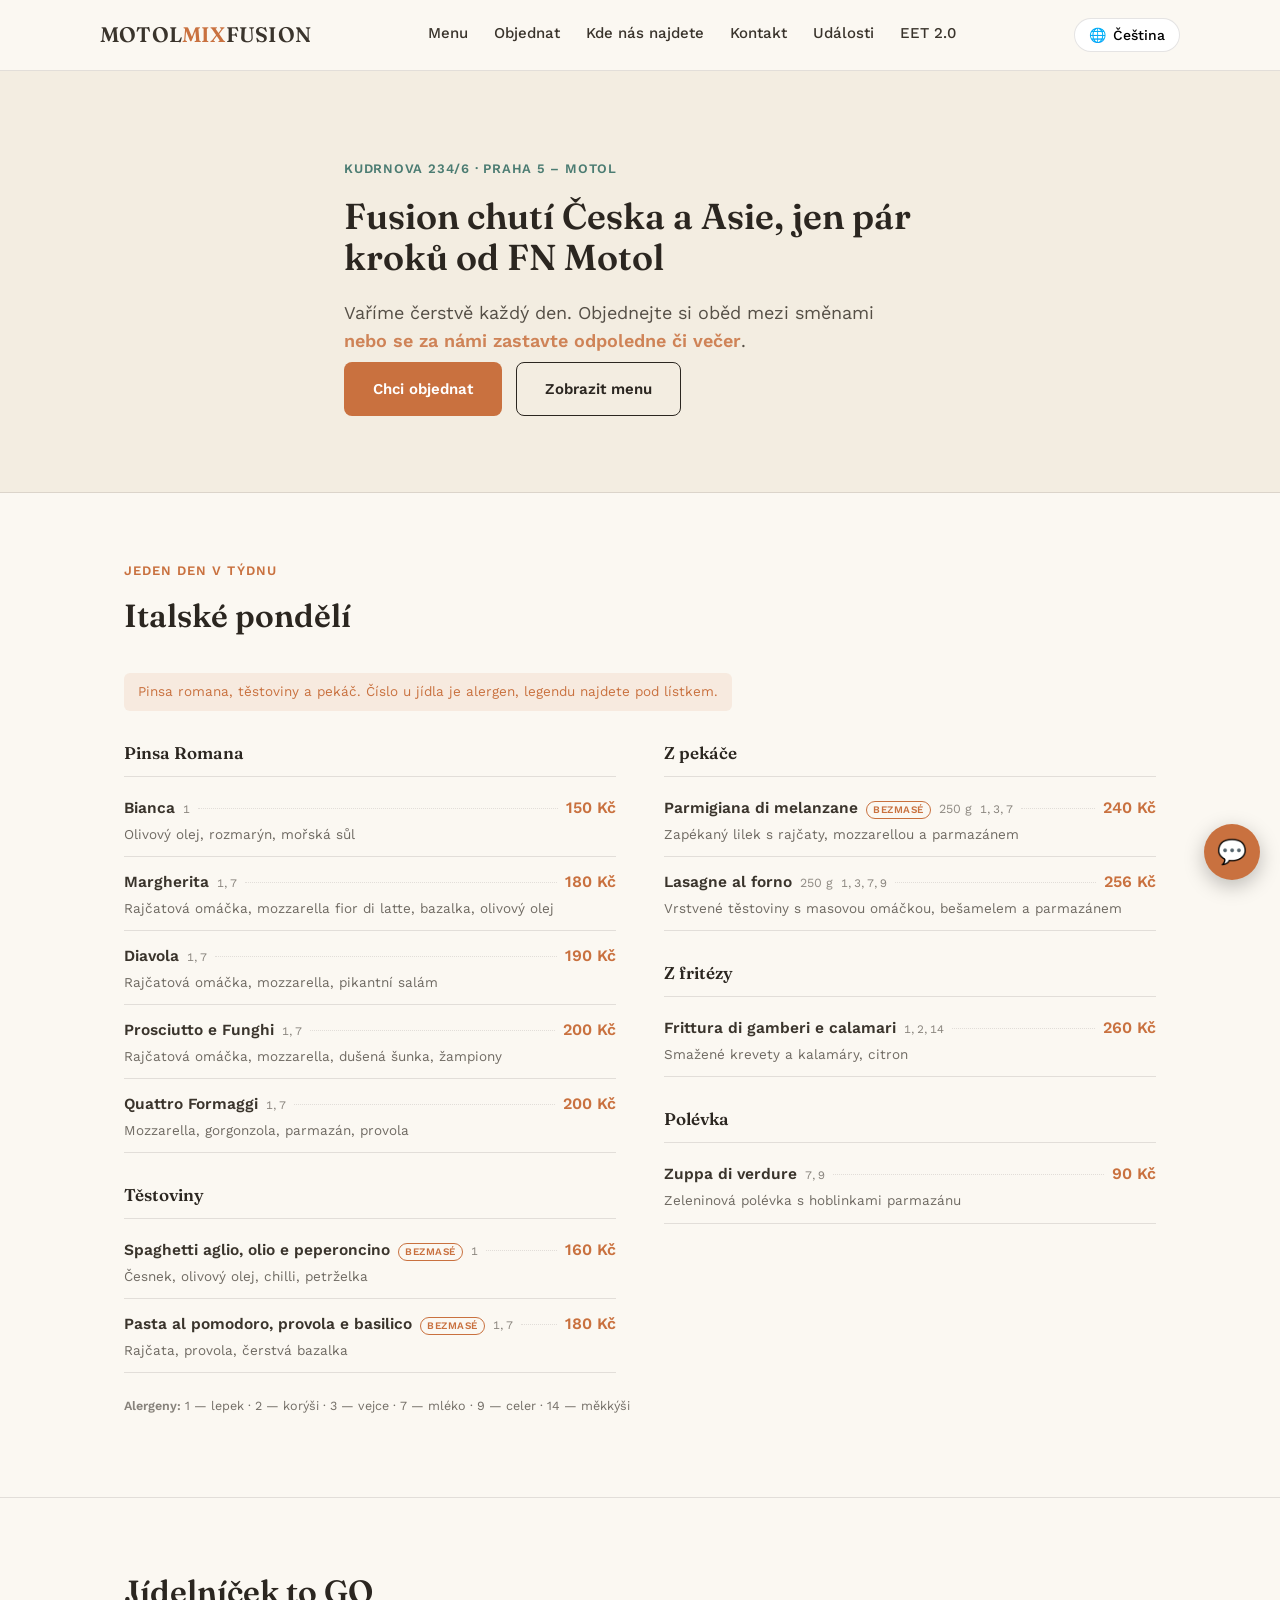
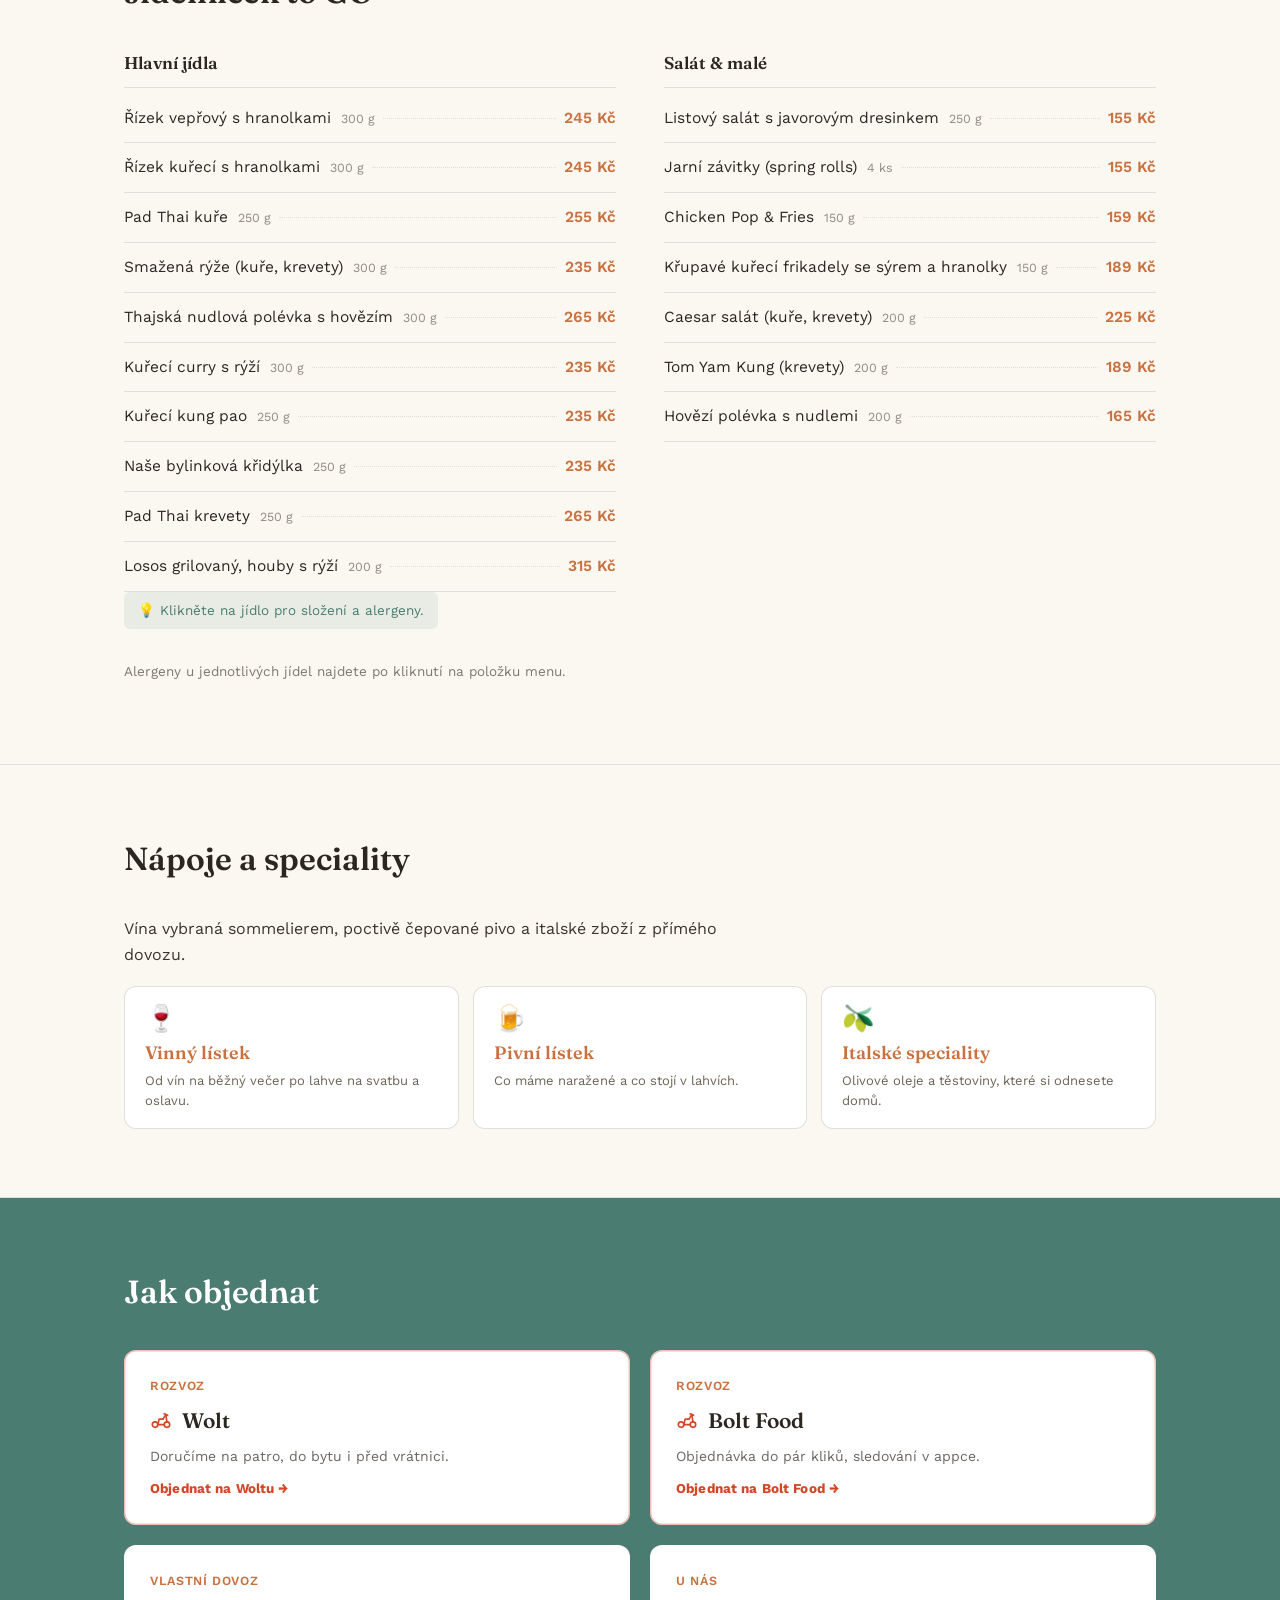
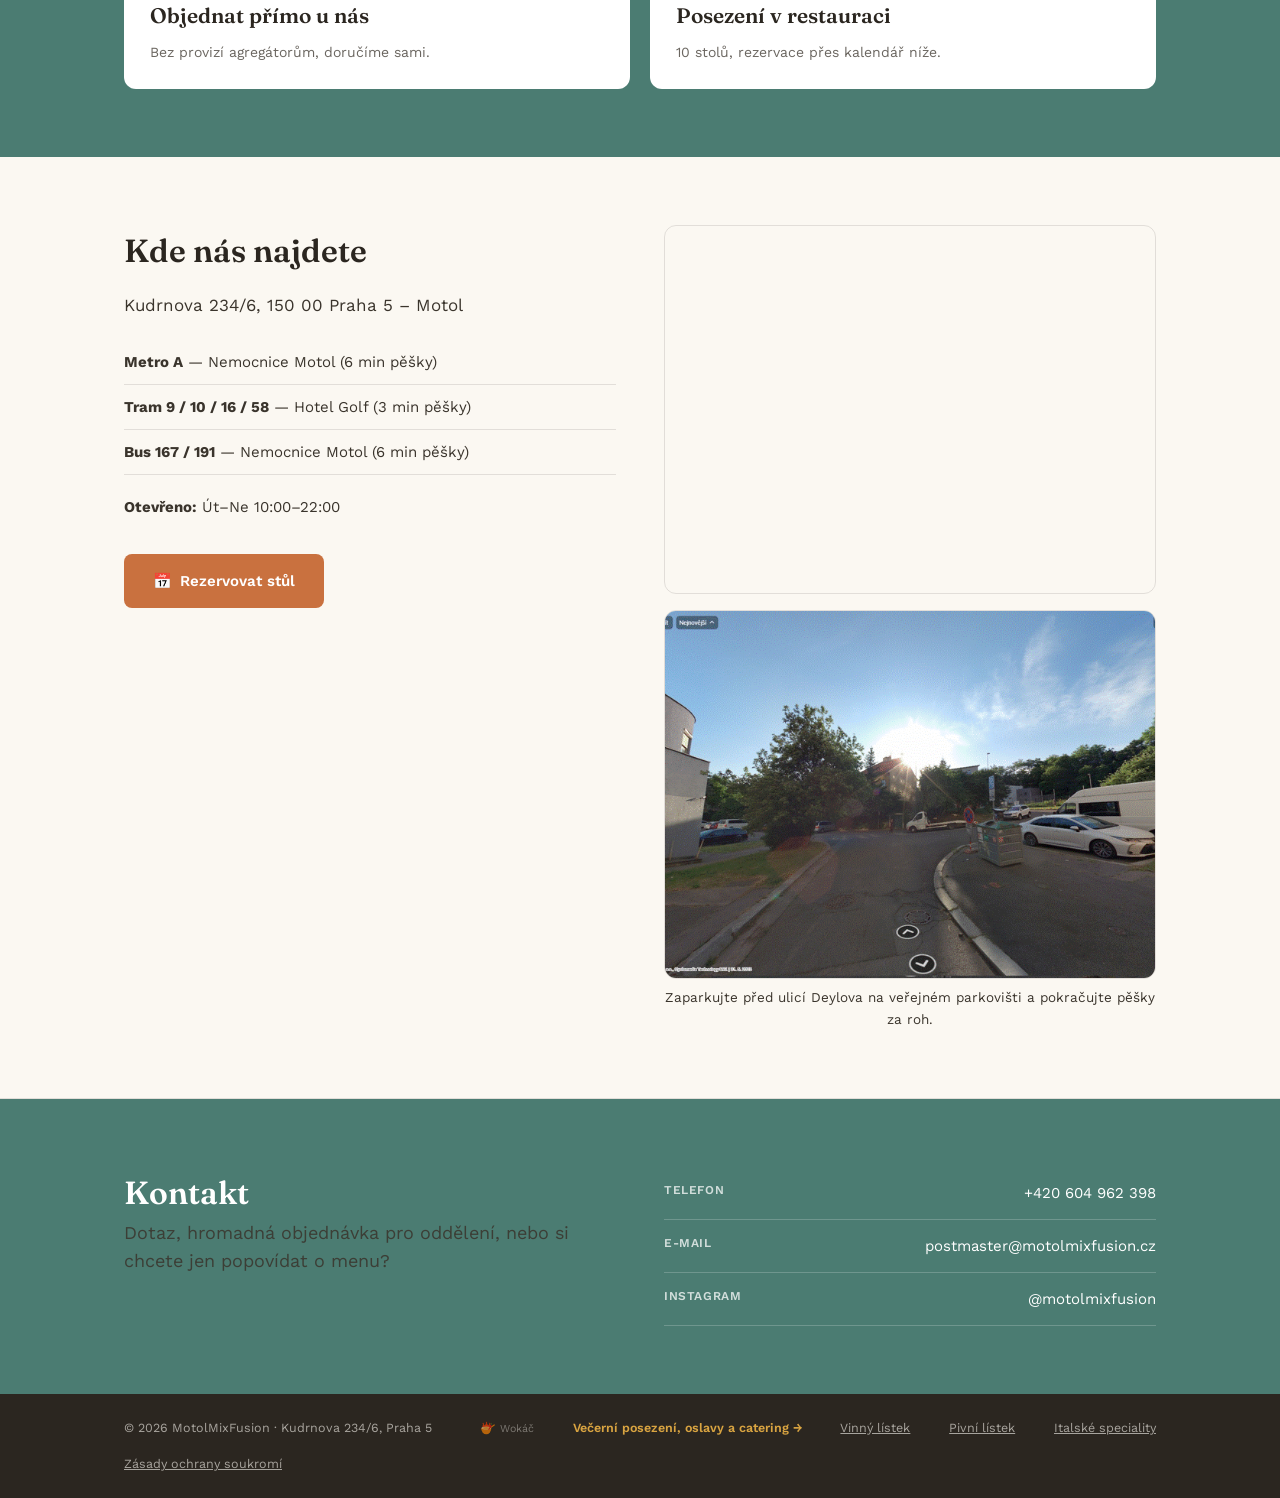
==== commit d044649c: "Italsky listek je prvni, co host na hlavni strance uvidi Listek dostal vlastni stranku pred chvili, " ====
--- a/index.html
+++ b/index.html
@@ -21,7 +21,52 @@
 <meta property="og:image" content="https://motolmixfusion.cz/images/main_banner.jpg">
 <meta name="twitter:card" content="summary_large_image">
 <meta name="keywords" content="MotolMixFusion, mix fusion restaurant, restaurace Motol, jídelna Motol, motol jidelna, jidelna motol, závodní jídelna Motol jídelní lístek, česká kuchyně, asijská kuchyně, thajská kuchyně, řízek, guláš, pad thai, oběd u FN Motol, rozvoz jídla Motol, výdejna jídla Motol, otevírací doba, thai food near me, thai restaurants open now, restaurace Praha 5">
-<link rel="stylesheet" href="style.css?v=4">
+<link rel="stylesheet" href="style.css?v=5">
+<style>
+  /* Italsky listek ma u kazdeho jidla popis i cislo alergenu, takze
+     jednoradkova .menu-list by se lamala. Radek je proto dvoupatrovy:
+     nazev s cenou, pod tim popis. Styly jsou tady a ne ve style.css -
+     ten je sdileny a verzovany a tohle patri jen k teto sekci. */
+  .it-list { list-style: none; margin: 0; padding: 0; }
+  .it-list li { padding: 12px 0; border-bottom: 1px solid var(--line); }
+  .it-row { display: flex; align-items: baseline; gap: 8px; }
+  .it-name { font-weight: 600; font-size: 15.5px; }
+  .it-dots { flex: 1; border-bottom: 1px dotted var(--line); transform: translateY(-4px); }
+  .it-desc { font-size: 13.5px; opacity: 0.72; margin: 3px 0 0; line-height: 1.5; }
+
+  /* Cislo alergenu patri k radku, na ktery se host diva - legenda je pod listkem. */
+  .it-alerg { font-size: 11.5px; font-variant-numeric: tabular-nums; opacity: 0.6; white-space: nowrap; }
+
+  .it-tag {
+    font-size: 10px; font-weight: 600; letter-spacing: 0.05em; text-transform: uppercase;
+    color: var(--terracotta); border: 1px solid var(--terracotta); border-radius: 20px;
+    padding: 0 6px; white-space: nowrap;
+  }
+  .it-gram { font-size: 12.5px; opacity: 0.55; white-space: nowrap; }
+
+  .it-legend { margin-top: 22px; font-size: 12.5px; line-height: 1.7; opacity: 0.7; max-width: 70ch; }
+  .it-legend b { font-weight: 600; opacity: 0.85; }
+
+  @media (max-width: 480px) { .it-name { font-size: 14.5px; } .it-desc { font-size: 13px; } }
+
+  /* Tisk: na papir jde jen italsky listek, zbytek stranky ne. */
+  @media print {
+    @page { size: A4; margin: 12mm; }
+    body > *:not(main) { display: none !important; }
+    main > *:not(#italske) { display: none !important; }
+    body { background: #fff; }
+    #italske { padding: 0; border: none; }
+    .wrap { max-width: none; width: 100%; padding: 0; }
+    .board { gap: 10mm; }
+    .it-list { break-inside: avoid; }
+    .it-list li { padding: 1.6mm 0; border-bottom: 1px solid #ddd; }
+    .it-name { font-size: 9pt; }
+    .it-desc { font-size: 7.5pt; opacity: 1; color: #444; }
+    .it-alerg { font-size: 7pt; color: #444; opacity: 1; }
+    .it-dots { border-bottom-style: dotted; border-color: #999; }
+    .it-legend { font-size: 7pt; color: #000; opacity: 1; }
+  }
+</style>
 <link rel="preconnect" href="https://fonts.googleapis.com">
 <link rel="preconnect" href="https://fonts.gstatic.com" crossorigin>
 <link href="https://fonts.googleapis.com/css2?family=Fraunces:wght@500;600&family=Work+Sans:wght@400;500;600;700&display=swap" rel="stylesheet">
@@ -405,6 +450,7 @@
         <div class="nav-dropdown-list">
           <a href="index.html#menu" data-i18n="nav.menuGo">Jídelníček to GO</a>
           <a href="index2.html#menu2" data-i18n="nav.menuRestaurant">Restaurační menu</a>
+          <a href="#italske" data-i18n="nav.menuItaly">Italské pondělí</a>
         </div>
       </details>
       <a href="#objednat" data-i18n="nav.order">Objednat</a>
@@ -449,6 +495,89 @@
         <a href="#objednat" class="btn btn-primary" data-i18n="hero.btnOrder">Chci objednat</a>
         <a href="#menu" class="btn btn-ghost" data-i18n="hero.btnMenu">Zobrazit menu</a>
       </div>
+    </div>
+  </section>
+
+  <!-- ODDĚLENÍ 00 — ITALSKÉ PONDĚLÍ. Hlavní lákadlo stránky, proto stojí
+       nad jídelníčkem to GO. Tisk (Ctrl+P) pouští na papír jen tuhle sekci. -->
+  <section class="dept" id="italske">
+    <div class="wrap">
+      <div class="dept-head">
+        <span class="dept-num">Jeden den v týdnu</span>
+        <h2>Italské pondělí</h2>
+      </div>
+      <p class="note">Pinsa romana, těstoviny a pekáč. Číslo u jídla je alergen, legendu najdete pod lístkem.</p>
+
+      <div class="board">
+        <div class="board-col">
+          <h3>Pinsa Romana</h3>
+          <ul class="it-list">
+            <li>
+              <div class="it-row"><span class="it-name">Bianca</span><span class="it-alerg">1</span><span class="it-dots"></span><span class="price">150 Kč</span></div>
+              <p class="it-desc">Olivový olej, rozmarýn, mořská sůl</p>
+            </li>
+            <li>
+              <div class="it-row"><span class="it-name">Margherita</span><span class="it-alerg">1, 7</span><span class="it-dots"></span><span class="price">180 Kč</span></div>
+              <p class="it-desc">Rajčatová omáčka, mozzarella fior di latte, bazalka, olivový olej</p>
+            </li>
+            <li>
+              <div class="it-row"><span class="it-name">Diavola</span><span class="it-alerg">1, 7</span><span class="it-dots"></span><span class="price">190 Kč</span></div>
+              <p class="it-desc">Rajčatová omáčka, mozzarella, pikantní salám</p>
+            </li>
+            <li>
+              <div class="it-row"><span class="it-name">Prosciutto e Funghi</span><span class="it-alerg">1, 7</span><span class="it-dots"></span><span class="price">200 Kč</span></div>
+              <p class="it-desc">Rajčatová omáčka, mozzarella, dušená šunka, žampiony</p>
+            </li>
+            <li>
+              <div class="it-row"><span class="it-name">Quattro Formaggi</span><span class="it-alerg">1, 7</span><span class="it-dots"></span><span class="price">200 Kč</span></div>
+              <p class="it-desc">Mozzarella, gorgonzola, parmazán, provola</p>
+            </li>
+          </ul>
+
+          <h3 class="mt">Těstoviny</h3>
+          <ul class="it-list">
+            <li>
+              <div class="it-row"><span class="it-name">Spaghetti aglio, olio e peperoncino</span><span class="it-tag">Bezmasé</span><span class="it-alerg">1</span><span class="it-dots"></span><span class="price">160 Kč</span></div>
+              <p class="it-desc">Česnek, olivový olej, chilli, petrželka</p>
+            </li>
+            <li>
+              <div class="it-row"><span class="it-name">Pasta al pomodoro, provola e basilico</span><span class="it-tag">Bezmasé</span><span class="it-alerg">1, 7</span><span class="it-dots"></span><span class="price">180 Kč</span></div>
+              <p class="it-desc">Rajčata, provola, čerstvá bazalka</p>
+            </li>
+          </ul>
+        </div>
+        <div class="board-col">
+          <h3>Z pekáče</h3>
+          <ul class="it-list">
+            <li>
+              <div class="it-row"><span class="it-name">Parmigiana di melanzane</span><span class="it-tag">Bezmasé</span><span class="it-gram">250 g</span><span class="it-alerg">1, 3, 7</span><span class="it-dots"></span><span class="price">240 Kč</span></div>
+              <p class="it-desc">Zapékaný lilek s rajčaty, mozzarellou a parmazánem</p>
+            </li>
+            <li>
+              <div class="it-row"><span class="it-name">Lasagne al forno</span><span class="it-gram">250 g</span><span class="it-alerg">1, 3, 7, 9</span><span class="it-dots"></span><span class="price">256 Kč</span></div>
+              <p class="it-desc">Vrstvené těstoviny s masovou omáčkou, bešamelem a parmazánem</p>
+            </li>
+          </ul>
+
+          <h3 class="mt">Z fritézy</h3>
+          <ul class="it-list">
+            <li>
+              <div class="it-row"><span class="it-name">Frittura di gamberi e calamari</span><span class="it-alerg">1, 2, 14</span><span class="it-dots"></span><span class="price">260 Kč</span></div>
+              <p class="it-desc">Smažené krevety a kalamáry, citron</p>
+            </li>
+          </ul>
+
+          <h3 class="mt">Polévka</h3>
+          <ul class="it-list">
+            <li>
+              <div class="it-row"><span class="it-name">Zuppa di verdure</span><span class="it-alerg">7, 9</span><span class="it-dots"></span><span class="price">90 Kč</span></div>
+              <p class="it-desc">Zeleninová polévka s hoblinkami parmazánu</p>
+            </li>
+          </ul>
+        </div>
+      </div>
+
+      <p class="it-legend"><b>Alergeny:</b> 1 — lepek · 2 — korýši · 3 — vejce · 7 — mléko · 9 — celer · 14 — měkkýši</p>
     </div>
   </section>
 
@@ -490,7 +619,7 @@
       </div>
 
       <p class="note note-hint" data-i18n="menu.clickHint">💡 Klikněte na jídlo pro složení a alergeny.</p>
-      <p class="allergen-note" data-i18n="menu.allergen">Alergeny u jednotlivých jídel najdete po kliknutí na položku menu. MotolMixFusion nenahrazuje nemocniční ani dietní stravu — objednávkou potvrzujete, že jídlo konzumujete na vlastní odpovědnost.</p>
+      <p class="allergen-note" data-i18n="menu.allergen">Alergeny u jednotlivých jídel najdete po kliknutí na položku menu.</p>
     </div>
   </section>
 
@@ -667,11 +796,10 @@
     <a href="piva.html" data-i18n="lists.beers">Pivní lístek</a>
     <a href="speciality.html" data-i18n="lists.specials">Italské speciality</a>
     <a href="privacy.html">Zásady ochrany soukromí</a>
-    <span class="footer-disclaimer" data-i18n="footer.disclaimer">Jídlo nenahrazuje nemocniční ani dietní stravu. Konzumace na vlastní odpovědnost.</span>
   </div>
 </footer>
 
-<script src="lang.js?v=4"></script>
+<script src="lang.js?v=5"></script>
 <script src="chatbot.js"></script>
 <script src="visit.js?v=4"></script>
 </body>
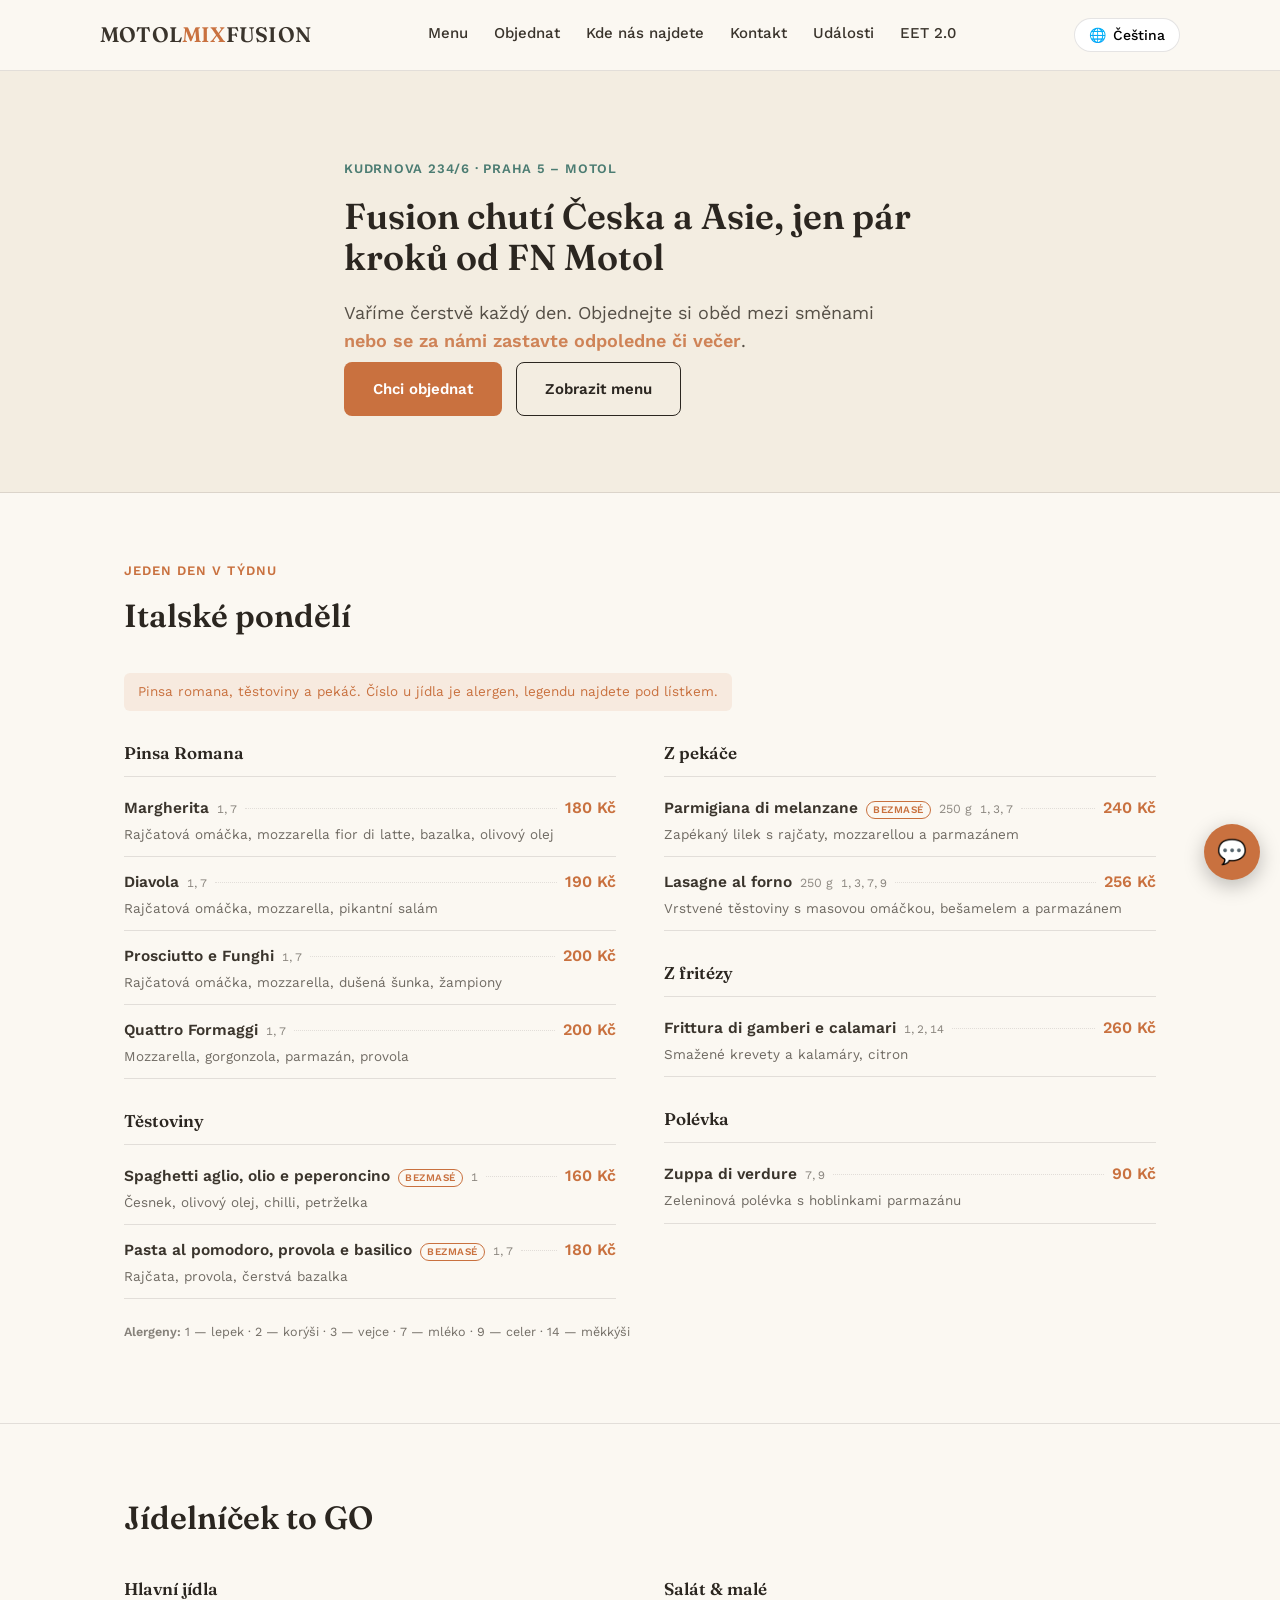
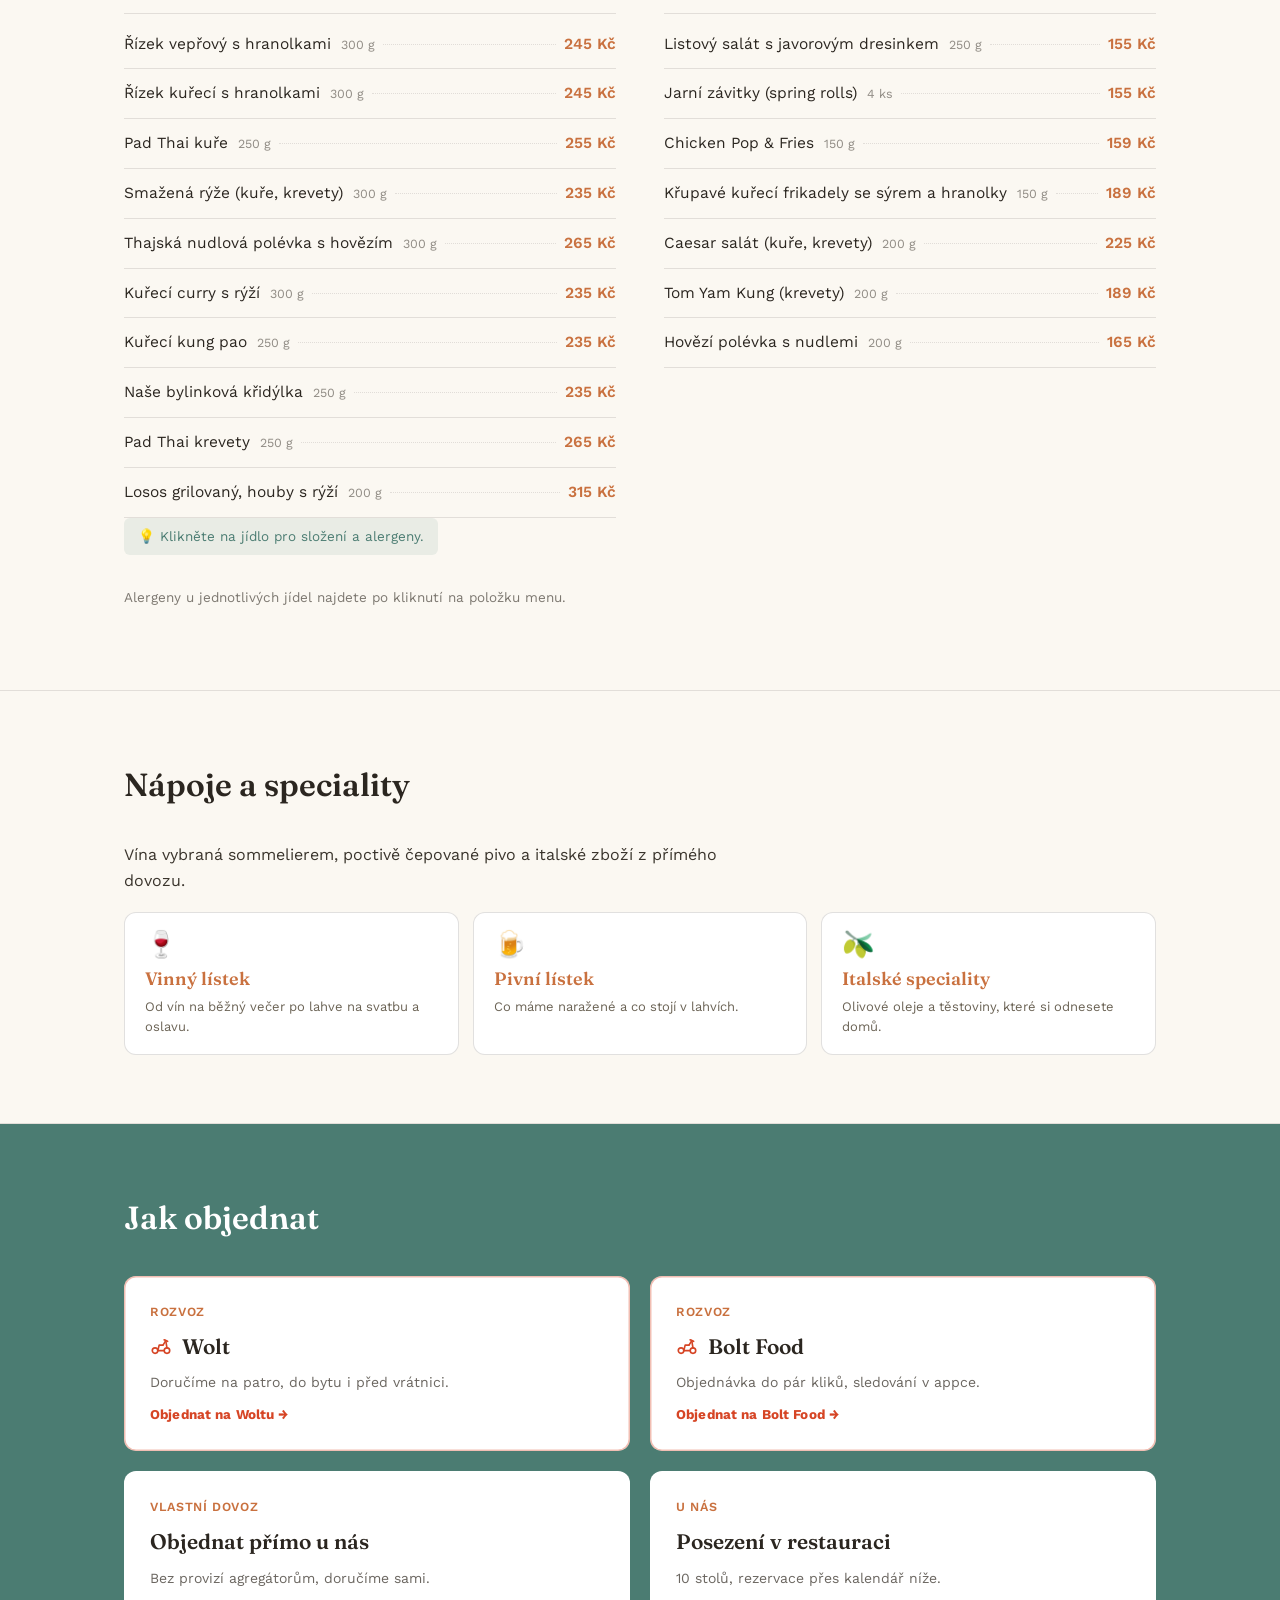
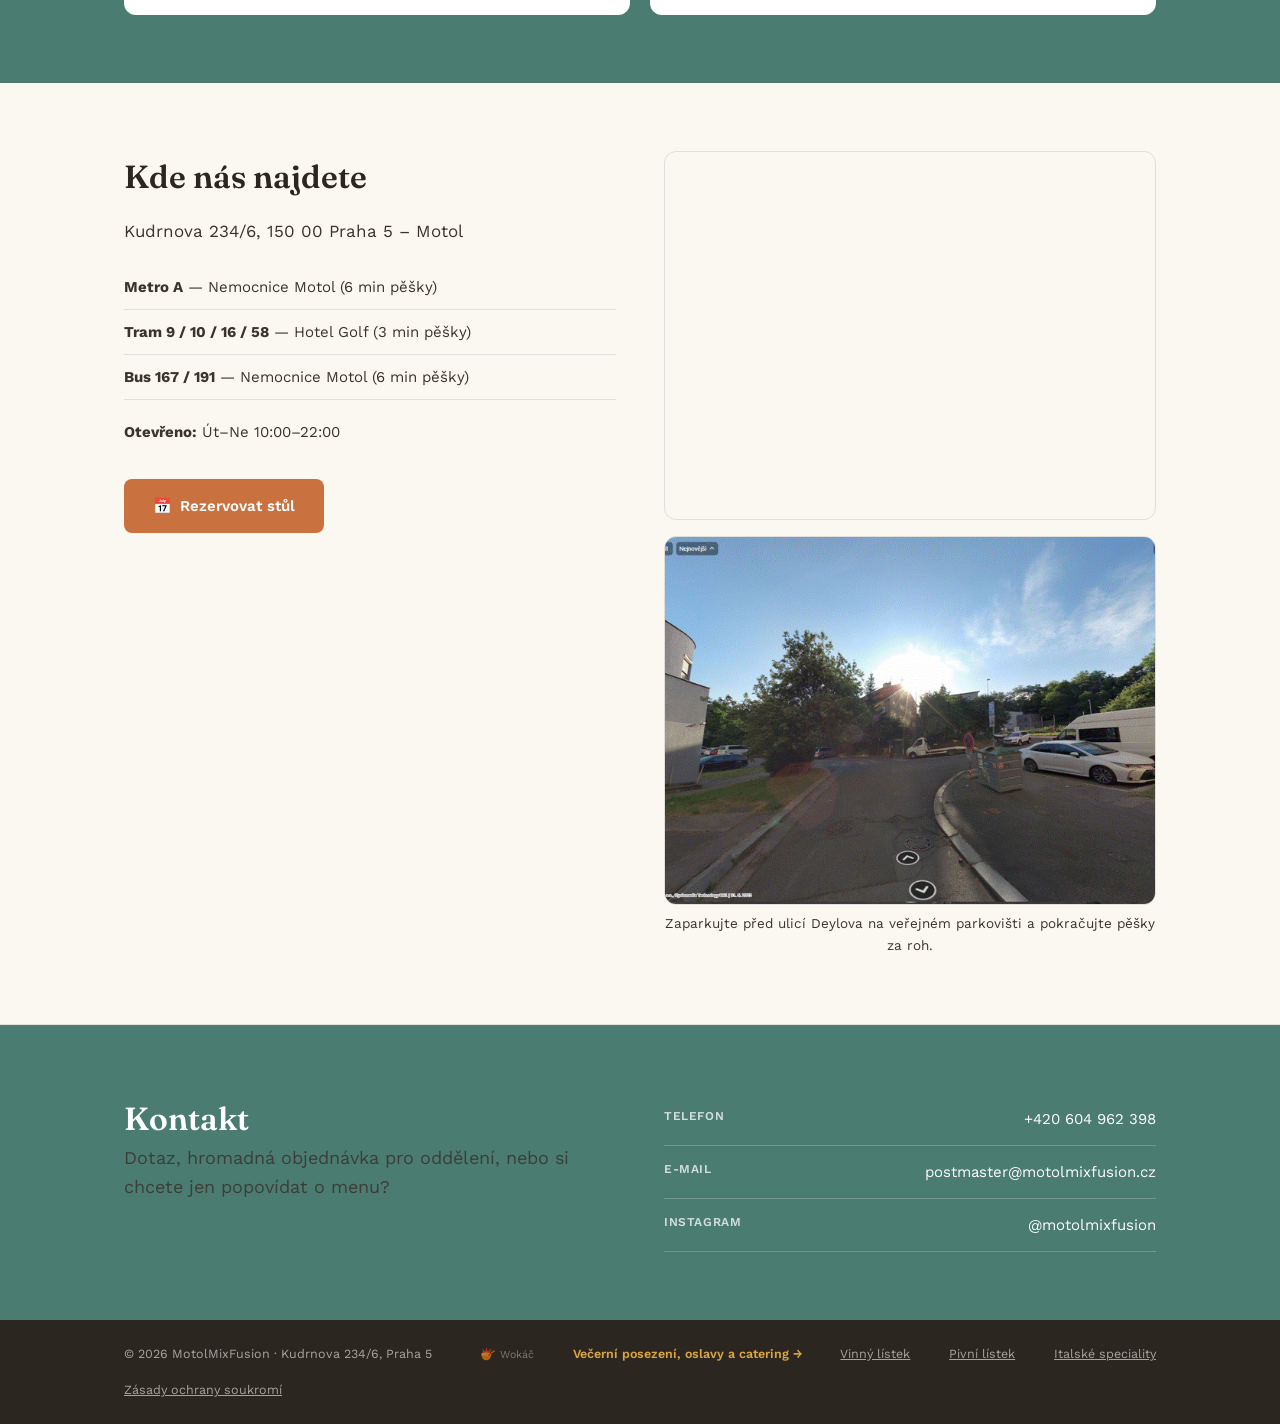
==== commit 2e84142d: "Bianca z italskeho listku dolu Pinsa bez oblohy za 150 Kc se z nabidky stahuje, lístek začíná Marghe" ====
--- a/index.html
+++ b/index.html
@@ -513,10 +513,6 @@
           <h3>Pinsa Romana</h3>
           <ul class="it-list">
             <li>
-              <div class="it-row"><span class="it-name">Bianca</span><span class="it-alerg">1</span><span class="it-dots"></span><span class="price">150 Kč</span></div>
-              <p class="it-desc">Olivový olej, rozmarýn, mořská sůl</p>
-            </li>
-            <li>
               <div class="it-row"><span class="it-name">Margherita</span><span class="it-alerg">1, 7</span><span class="it-dots"></span><span class="price">180 Kč</span></div>
               <p class="it-desc">Rajčatová omáčka, mozzarella fior di latte, bazalka, olivový olej</p>
             </li>
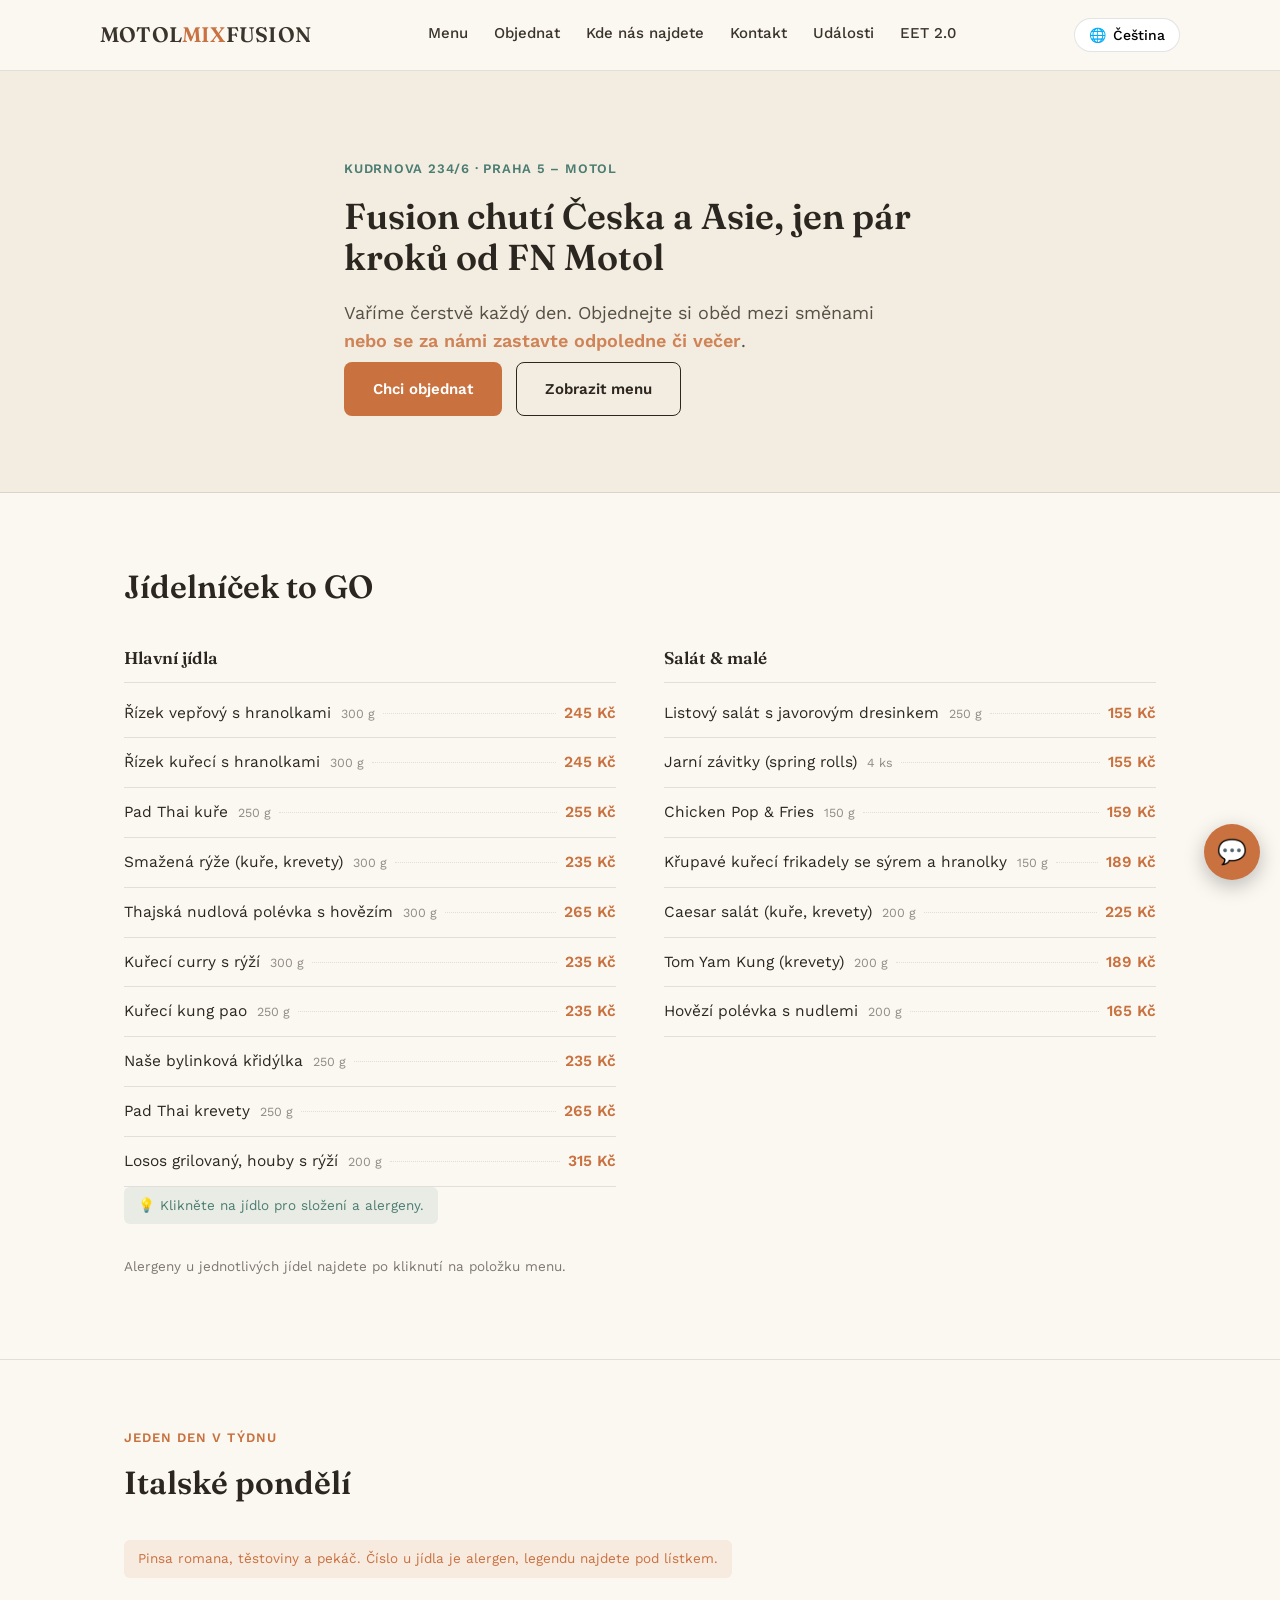
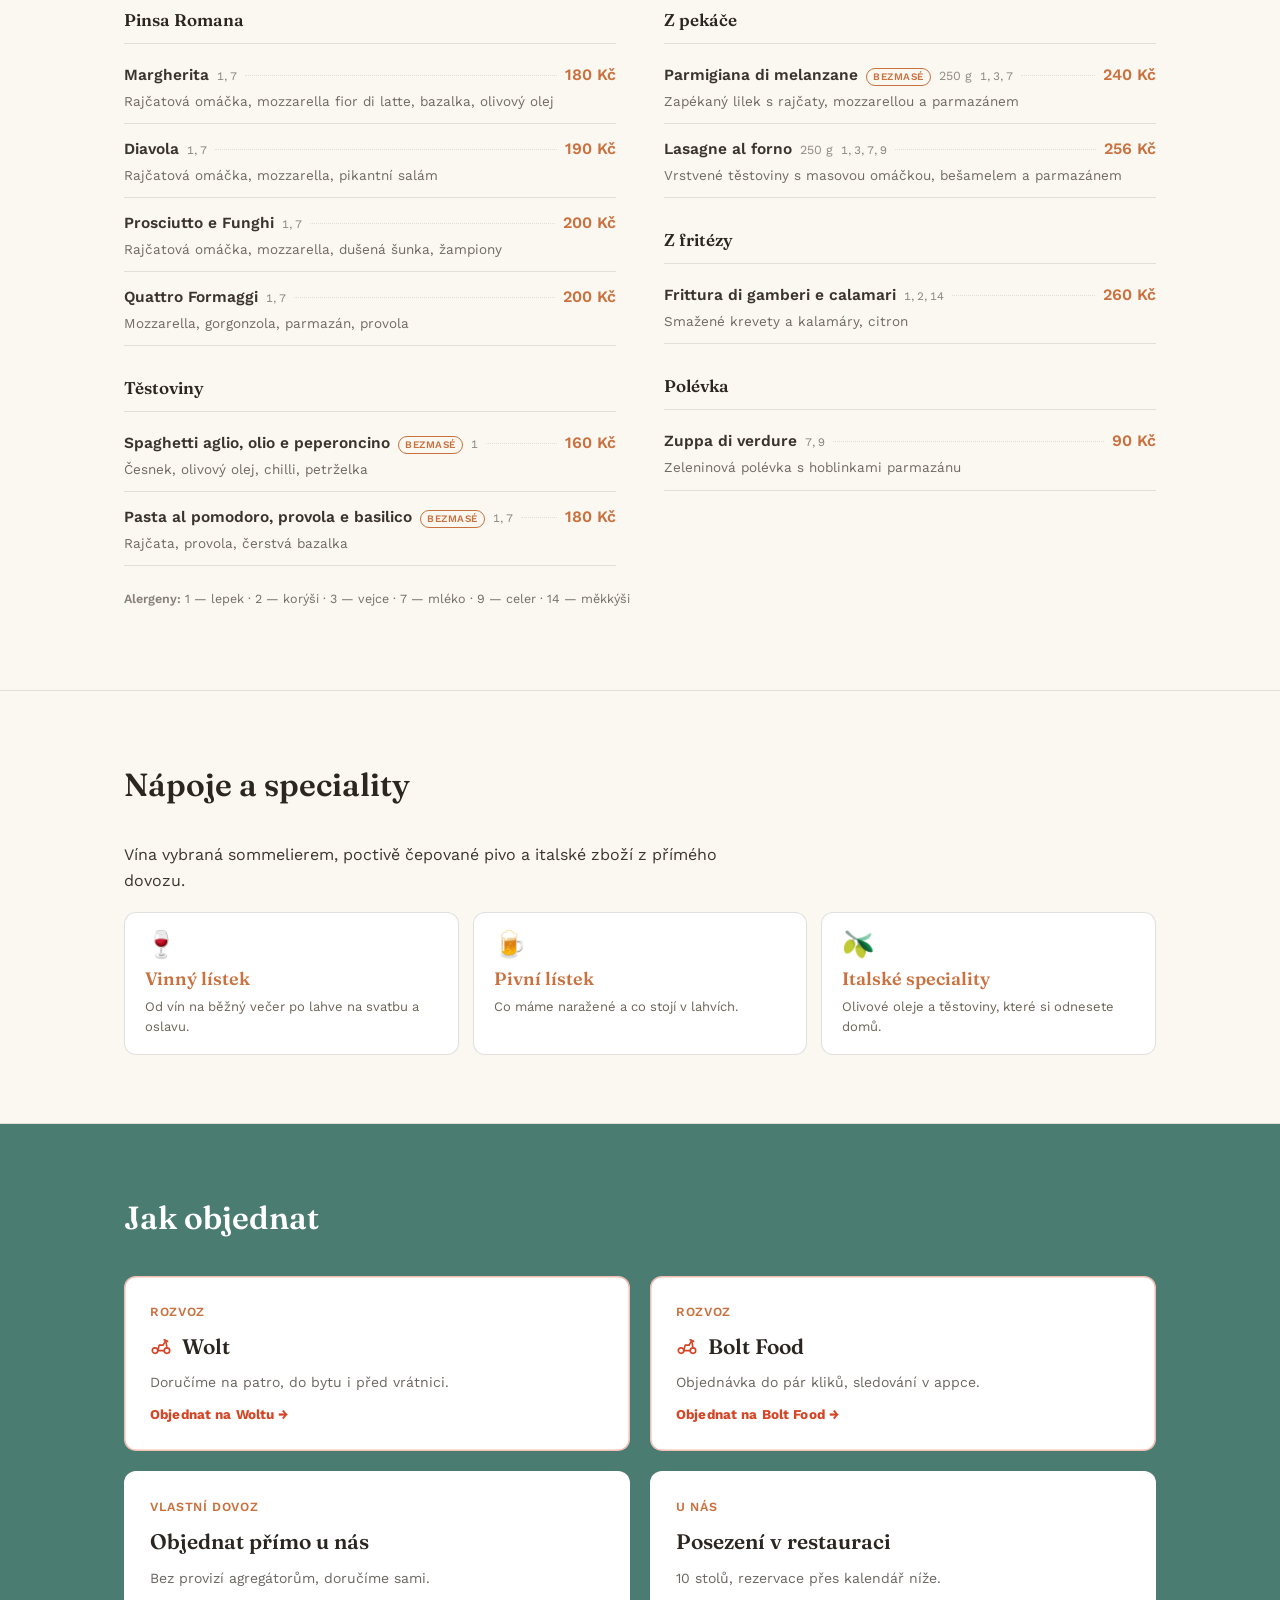
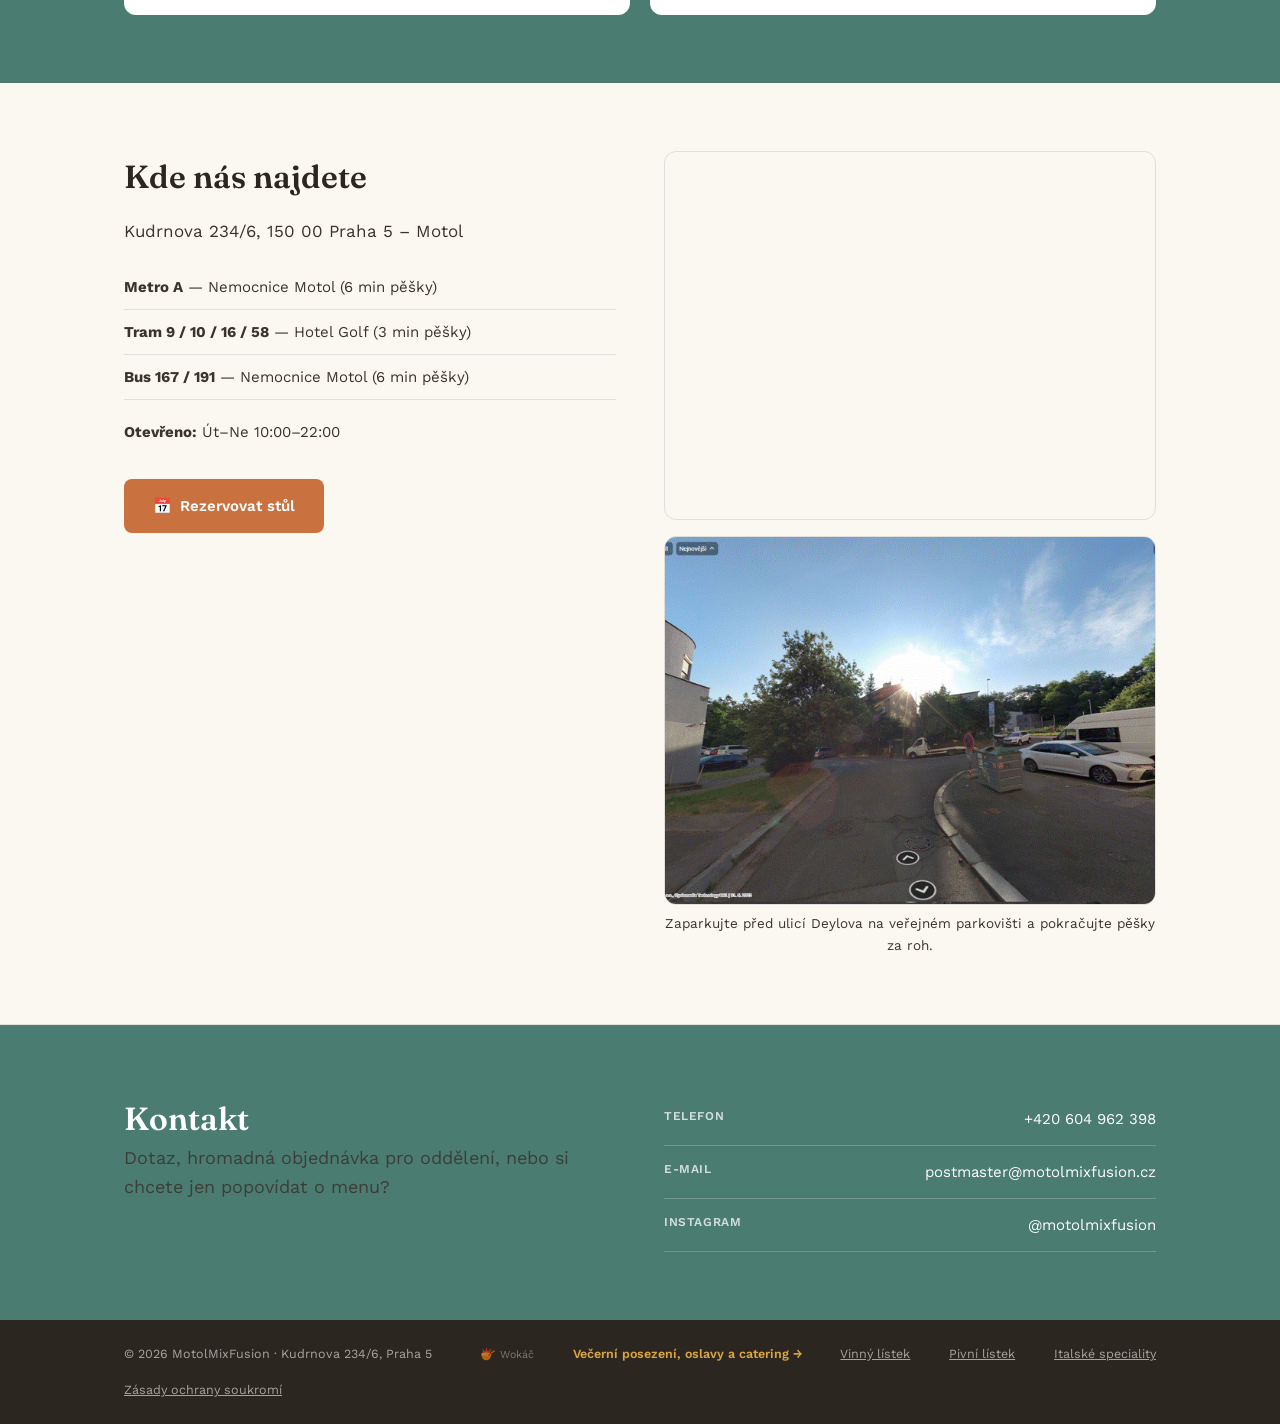
==== commit f3b964f0: "Italske pondeli stoji pod jidelnickem to GO Jeden den v tydnu nepatri nad to, co se vari kazdy den -" ====
--- a/index.html
+++ b/index.html
@@ -498,85 +498,6 @@
     </div>
   </section>
 
-  <!-- ODDĚLENÍ 00 — ITALSKÉ PONDĚLÍ. Hlavní lákadlo stránky, proto stojí
-       nad jídelníčkem to GO. Tisk (Ctrl+P) pouští na papír jen tuhle sekci. -->
-  <section class="dept" id="italske">
-    <div class="wrap">
-      <div class="dept-head">
-        <span class="dept-num">Jeden den v týdnu</span>
-        <h2>Italské pondělí</h2>
-      </div>
-      <p class="note">Pinsa romana, těstoviny a pekáč. Číslo u jídla je alergen, legendu najdete pod lístkem.</p>
-
-      <div class="board">
-        <div class="board-col">
-          <h3>Pinsa Romana</h3>
-          <ul class="it-list">
-            <li>
-              <div class="it-row"><span class="it-name">Margherita</span><span class="it-alerg">1, 7</span><span class="it-dots"></span><span class="price">180 Kč</span></div>
-              <p class="it-desc">Rajčatová omáčka, mozzarella fior di latte, bazalka, olivový olej</p>
-            </li>
-            <li>
-              <div class="it-row"><span class="it-name">Diavola</span><span class="it-alerg">1, 7</span><span class="it-dots"></span><span class="price">190 Kč</span></div>
-              <p class="it-desc">Rajčatová omáčka, mozzarella, pikantní salám</p>
-            </li>
-            <li>
-              <div class="it-row"><span class="it-name">Prosciutto e Funghi</span><span class="it-alerg">1, 7</span><span class="it-dots"></span><span class="price">200 Kč</span></div>
-              <p class="it-desc">Rajčatová omáčka, mozzarella, dušená šunka, žampiony</p>
-            </li>
-            <li>
-              <div class="it-row"><span class="it-name">Quattro Formaggi</span><span class="it-alerg">1, 7</span><span class="it-dots"></span><span class="price">200 Kč</span></div>
-              <p class="it-desc">Mozzarella, gorgonzola, parmazán, provola</p>
-            </li>
-          </ul>
-
-          <h3 class="mt">Těstoviny</h3>
-          <ul class="it-list">
-            <li>
-              <div class="it-row"><span class="it-name">Spaghetti aglio, olio e peperoncino</span><span class="it-tag">Bezmasé</span><span class="it-alerg">1</span><span class="it-dots"></span><span class="price">160 Kč</span></div>
-              <p class="it-desc">Česnek, olivový olej, chilli, petrželka</p>
-            </li>
-            <li>
-              <div class="it-row"><span class="it-name">Pasta al pomodoro, provola e basilico</span><span class="it-tag">Bezmasé</span><span class="it-alerg">1, 7</span><span class="it-dots"></span><span class="price">180 Kč</span></div>
-              <p class="it-desc">Rajčata, provola, čerstvá bazalka</p>
-            </li>
-          </ul>
-        </div>
-        <div class="board-col">
-          <h3>Z pekáče</h3>
-          <ul class="it-list">
-            <li>
-              <div class="it-row"><span class="it-name">Parmigiana di melanzane</span><span class="it-tag">Bezmasé</span><span class="it-gram">250 g</span><span class="it-alerg">1, 3, 7</span><span class="it-dots"></span><span class="price">240 Kč</span></div>
-              <p class="it-desc">Zapékaný lilek s rajčaty, mozzarellou a parmazánem</p>
-            </li>
-            <li>
-              <div class="it-row"><span class="it-name">Lasagne al forno</span><span class="it-gram">250 g</span><span class="it-alerg">1, 3, 7, 9</span><span class="it-dots"></span><span class="price">256 Kč</span></div>
-              <p class="it-desc">Vrstvené těstoviny s masovou omáčkou, bešamelem a parmazánem</p>
-            </li>
-          </ul>
-
-          <h3 class="mt">Z fritézy</h3>
-          <ul class="it-list">
-            <li>
-              <div class="it-row"><span class="it-name">Frittura di gamberi e calamari</span><span class="it-alerg">1, 2, 14</span><span class="it-dots"></span><span class="price">260 Kč</span></div>
-              <p class="it-desc">Smažené krevety a kalamáry, citron</p>
-            </li>
-          </ul>
-
-          <h3 class="mt">Polévka</h3>
-          <ul class="it-list">
-            <li>
-              <div class="it-row"><span class="it-name">Zuppa di verdure</span><span class="it-alerg">7, 9</span><span class="it-dots"></span><span class="price">90 Kč</span></div>
-              <p class="it-desc">Zeleninová polévka s hoblinkami parmazánu</p>
-            </li>
-          </ul>
-        </div>
-      </div>
-
-      <p class="it-legend"><b>Alergeny:</b> 1 — lepek · 2 — korýši · 3 — vejce · 7 — mléko · 9 — celer · 14 — měkkýši</p>
-    </div>
-  </section>
-
   <!-- ODDĚLENÍ 01 — MENU -->
   <section class="dept" id="menu">
     <div class="wrap">
@@ -635,6 +556,86 @@
       <a href="#objednat" id="dishOrderLink" class="dish-order-link" data-i18n="hero.btnOrder">Chci objednat</a>
     </div>
   </div>
+
+  <!-- ODDĚLENÍ 01b — ITALSKÉ PONDĚLÍ. Jeden den v týdnu, proto stojí pod
+       jídelníčkem to GO, ne nad ním. Tisk (Ctrl+P) pouští na papír jen
+       tuhle sekci. -->
+  <section class="dept" id="italske">
+    <div class="wrap">
+      <div class="dept-head">
+        <span class="dept-num">Jeden den v týdnu</span>
+        <h2>Italské pondělí</h2>
+      </div>
+      <p class="note">Pinsa romana, těstoviny a pekáč. Číslo u jídla je alergen, legendu najdete pod lístkem.</p>
+
+      <div class="board">
+        <div class="board-col">
+          <h3>Pinsa Romana</h3>
+          <ul class="it-list">
+            <li>
+              <div class="it-row"><span class="it-name">Margherita</span><span class="it-alerg">1, 7</span><span class="it-dots"></span><span class="price">180 Kč</span></div>
+              <p class="it-desc">Rajčatová omáčka, mozzarella fior di latte, bazalka, olivový olej</p>
+            </li>
+            <li>
+              <div class="it-row"><span class="it-name">Diavola</span><span class="it-alerg">1, 7</span><span class="it-dots"></span><span class="price">190 Kč</span></div>
+              <p class="it-desc">Rajčatová omáčka, mozzarella, pikantní salám</p>
+            </li>
+            <li>
+              <div class="it-row"><span class="it-name">Prosciutto e Funghi</span><span class="it-alerg">1, 7</span><span class="it-dots"></span><span class="price">200 Kč</span></div>
+              <p class="it-desc">Rajčatová omáčka, mozzarella, dušená šunka, žampiony</p>
+            </li>
+            <li>
+              <div class="it-row"><span class="it-name">Quattro Formaggi</span><span class="it-alerg">1, 7</span><span class="it-dots"></span><span class="price">200 Kč</span></div>
+              <p class="it-desc">Mozzarella, gorgonzola, parmazán, provola</p>
+            </li>
+          </ul>
+
+          <h3 class="mt">Těstoviny</h3>
+          <ul class="it-list">
+            <li>
+              <div class="it-row"><span class="it-name">Spaghetti aglio, olio e peperoncino</span><span class="it-tag">Bezmasé</span><span class="it-alerg">1</span><span class="it-dots"></span><span class="price">160 Kč</span></div>
+              <p class="it-desc">Česnek, olivový olej, chilli, petrželka</p>
+            </li>
+            <li>
+              <div class="it-row"><span class="it-name">Pasta al pomodoro, provola e basilico</span><span class="it-tag">Bezmasé</span><span class="it-alerg">1, 7</span><span class="it-dots"></span><span class="price">180 Kč</span></div>
+              <p class="it-desc">Rajčata, provola, čerstvá bazalka</p>
+            </li>
+          </ul>
+        </div>
+        <div class="board-col">
+          <h3>Z pekáče</h3>
+          <ul class="it-list">
+            <li>
+              <div class="it-row"><span class="it-name">Parmigiana di melanzane</span><span class="it-tag">Bezmasé</span><span class="it-gram">250 g</span><span class="it-alerg">1, 3, 7</span><span class="it-dots"></span><span class="price">240 Kč</span></div>
+              <p class="it-desc">Zapékaný lilek s rajčaty, mozzarellou a parmazánem</p>
+            </li>
+            <li>
+              <div class="it-row"><span class="it-name">Lasagne al forno</span><span class="it-gram">250 g</span><span class="it-alerg">1, 3, 7, 9</span><span class="it-dots"></span><span class="price">256 Kč</span></div>
+              <p class="it-desc">Vrstvené těstoviny s masovou omáčkou, bešamelem a parmazánem</p>
+            </li>
+          </ul>
+
+          <h3 class="mt">Z fritézy</h3>
+          <ul class="it-list">
+            <li>
+              <div class="it-row"><span class="it-name">Frittura di gamberi e calamari</span><span class="it-alerg">1, 2, 14</span><span class="it-dots"></span><span class="price">260 Kč</span></div>
+              <p class="it-desc">Smažené krevety a kalamáry, citron</p>
+            </li>
+          </ul>
+
+          <h3 class="mt">Polévka</h3>
+          <ul class="it-list">
+            <li>
+              <div class="it-row"><span class="it-name">Zuppa di verdure</span><span class="it-alerg">7, 9</span><span class="it-dots"></span><span class="price">90 Kč</span></div>
+              <p class="it-desc">Zeleninová polévka s hoblinkami parmazánu</p>
+            </li>
+          </ul>
+        </div>
+      </div>
+
+      <p class="it-legend"><b>Alergeny:</b> 1 — lepek · 2 — korýši · 3 — vejce · 7 — mléko · 9 — celer · 14 — měkkýši</p>
+    </div>
+  </section>
 
   <!-- ODDĚLENÍ — NÁPOJE A SPECIALITY (lístky běží na pokladně a samy se aktualizují) -->
   <section class="dept" id="napoje">
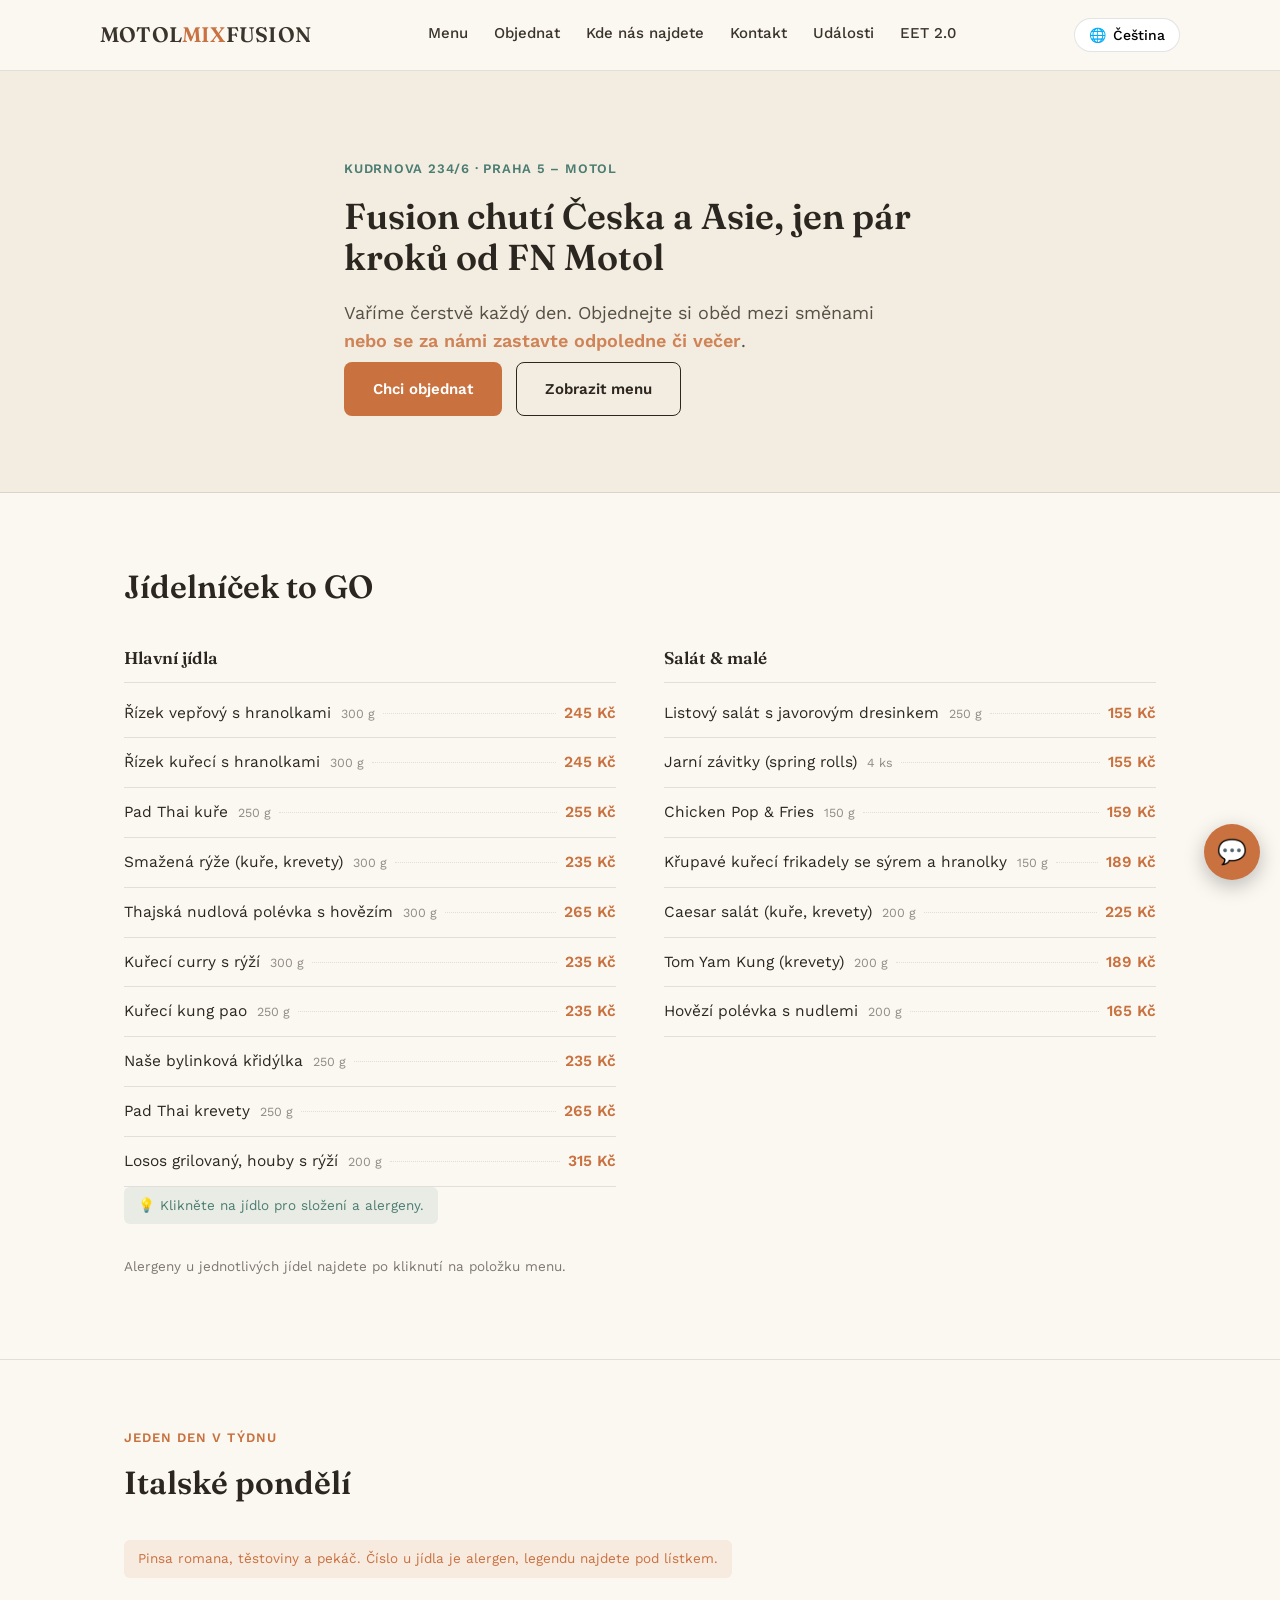
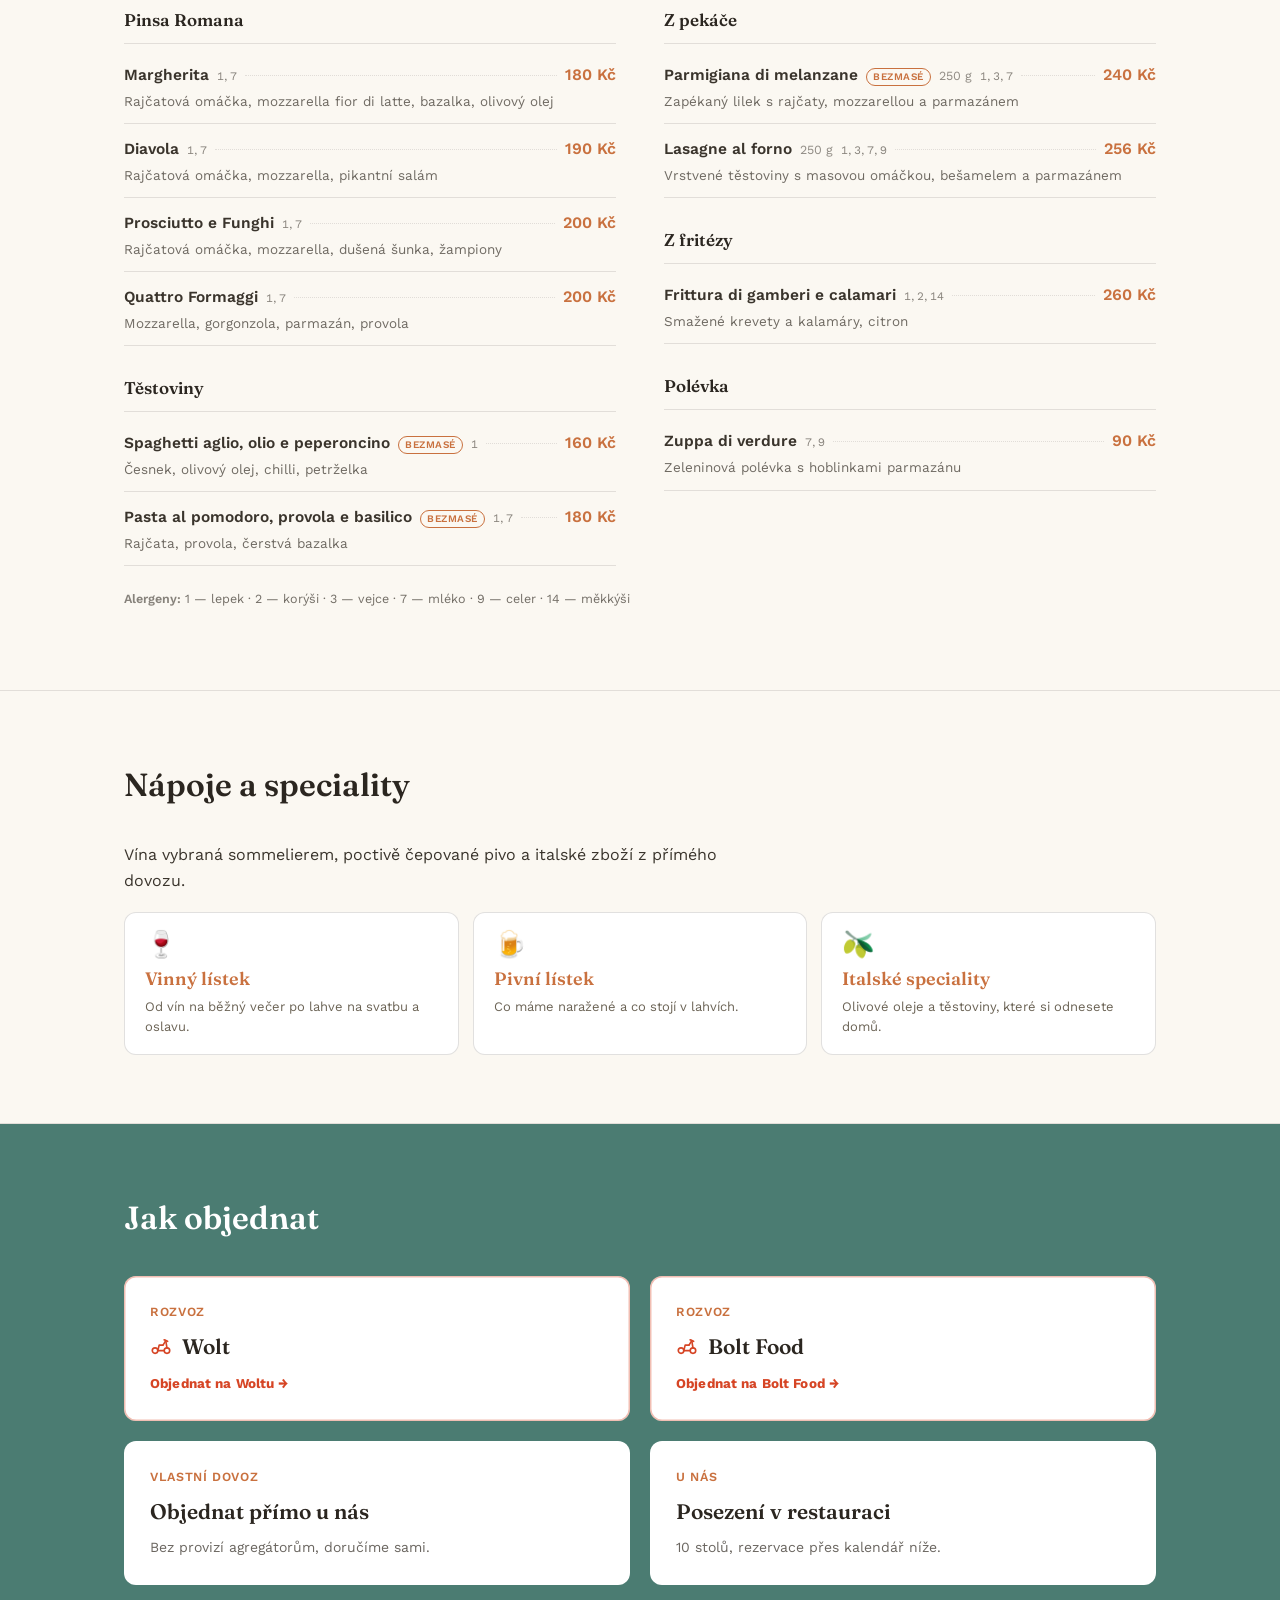
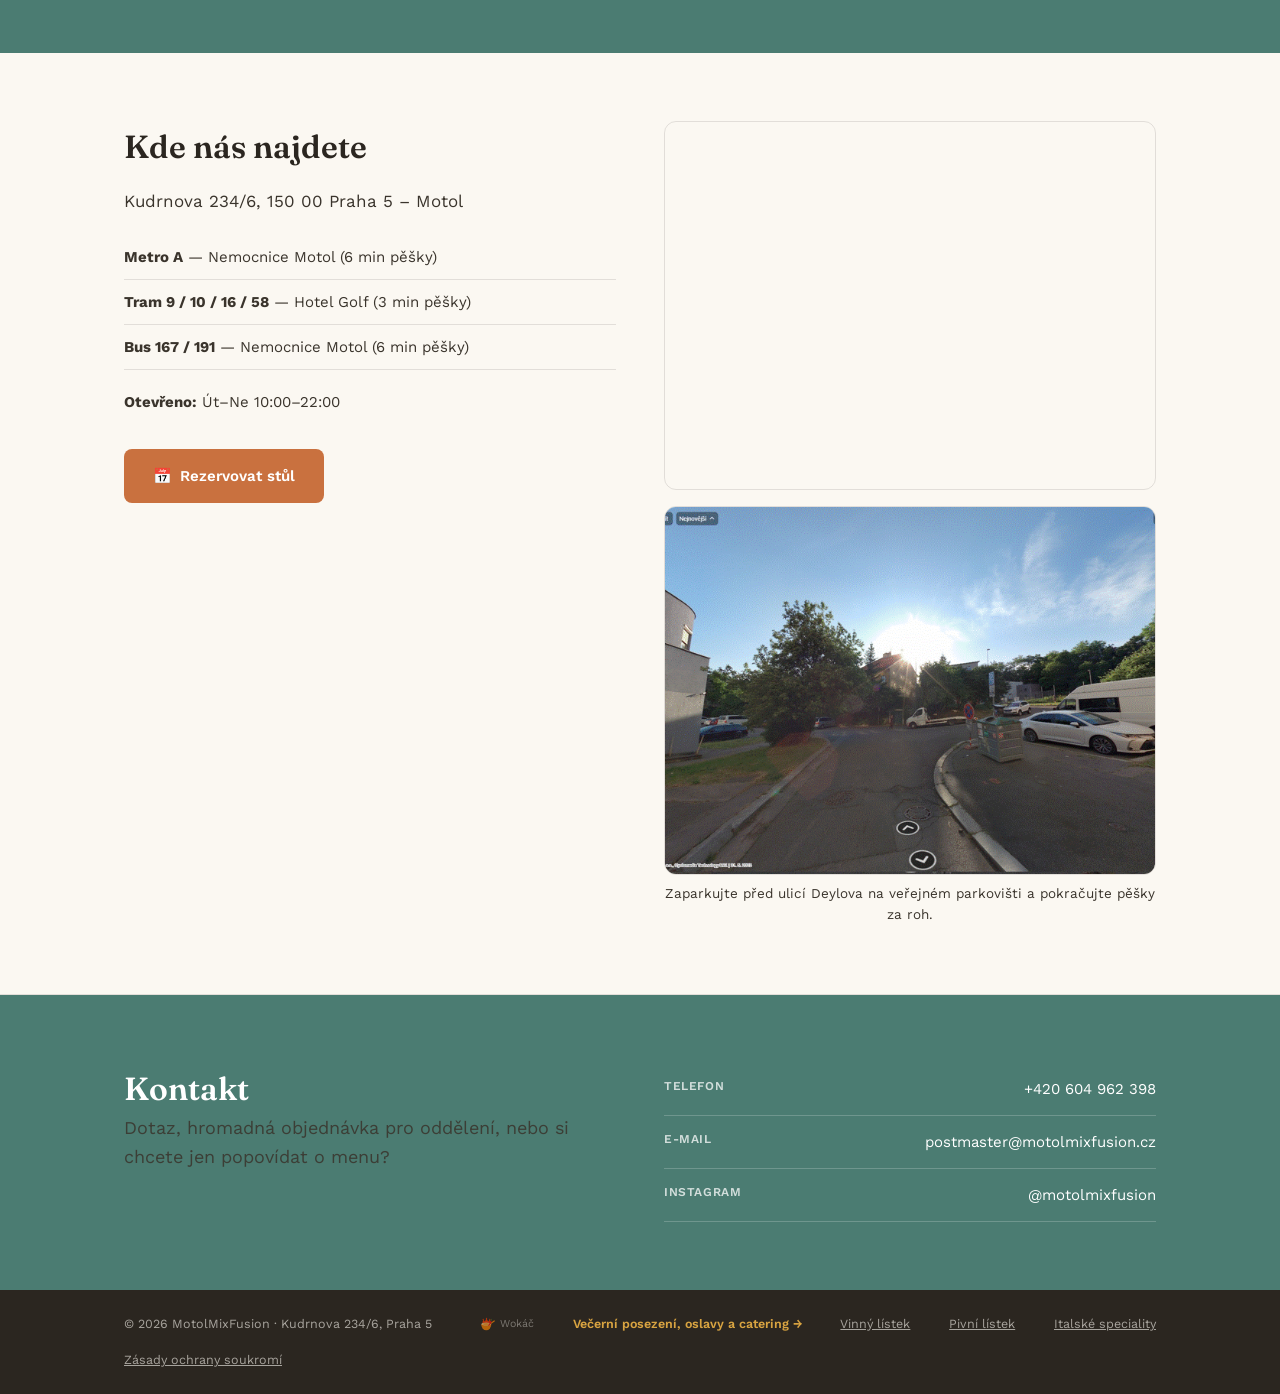
==== commit 1a579e07: "Pryc chvalozpevy na Wolt a Bolt Food Popisky slibovaly, jak se u agregatoru objednava pohodlne - rek" ====
--- a/index.html
+++ b/index.html
@@ -687,7 +687,6 @@
             </svg>
             Wolt
           </span>
-          <span class="order-desc" data-i18n="order.woltDesc">Doručíme na patro, do bytu i před vrátnici.</span>
           <span class="order-go" data-i18n="order.woltCta">Objednat na Woltu →</span>
         </a>
         <!-- Bolt Food zustava v nabidce videt, ale uz nikam nevede - odkaz je
@@ -709,7 +708,6 @@
             </svg>
             Bolt Food
           </span>
-          <span class="order-desc" data-i18n="order.boltDesc">Objednávka do pár kliků, sledování v appce.</span>
           <span class="order-go" data-i18n="order.boltCta">Objednat na Bolt Food →</span>
         </span>
         <a href="https://motolmixfusion-pos.onrender.com/order.html" target="_blank" rel="noopener" class="order-card">
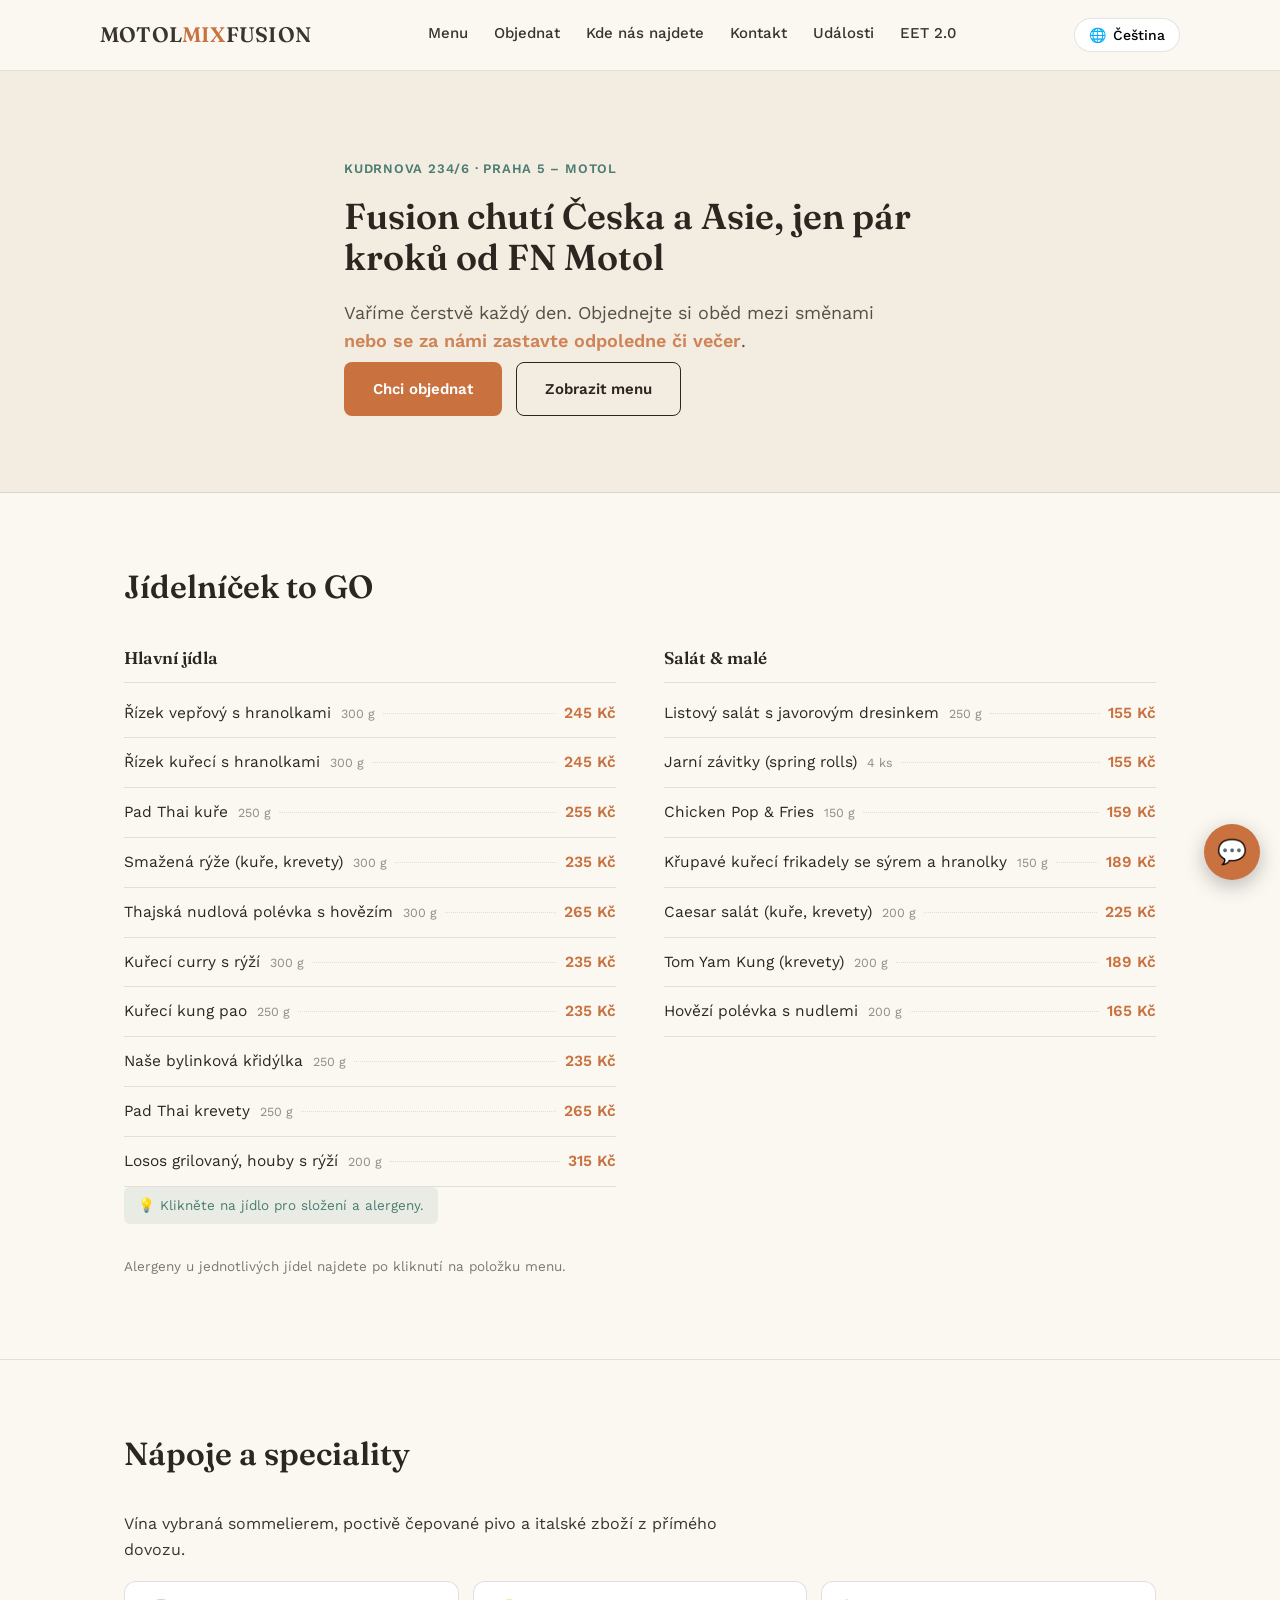
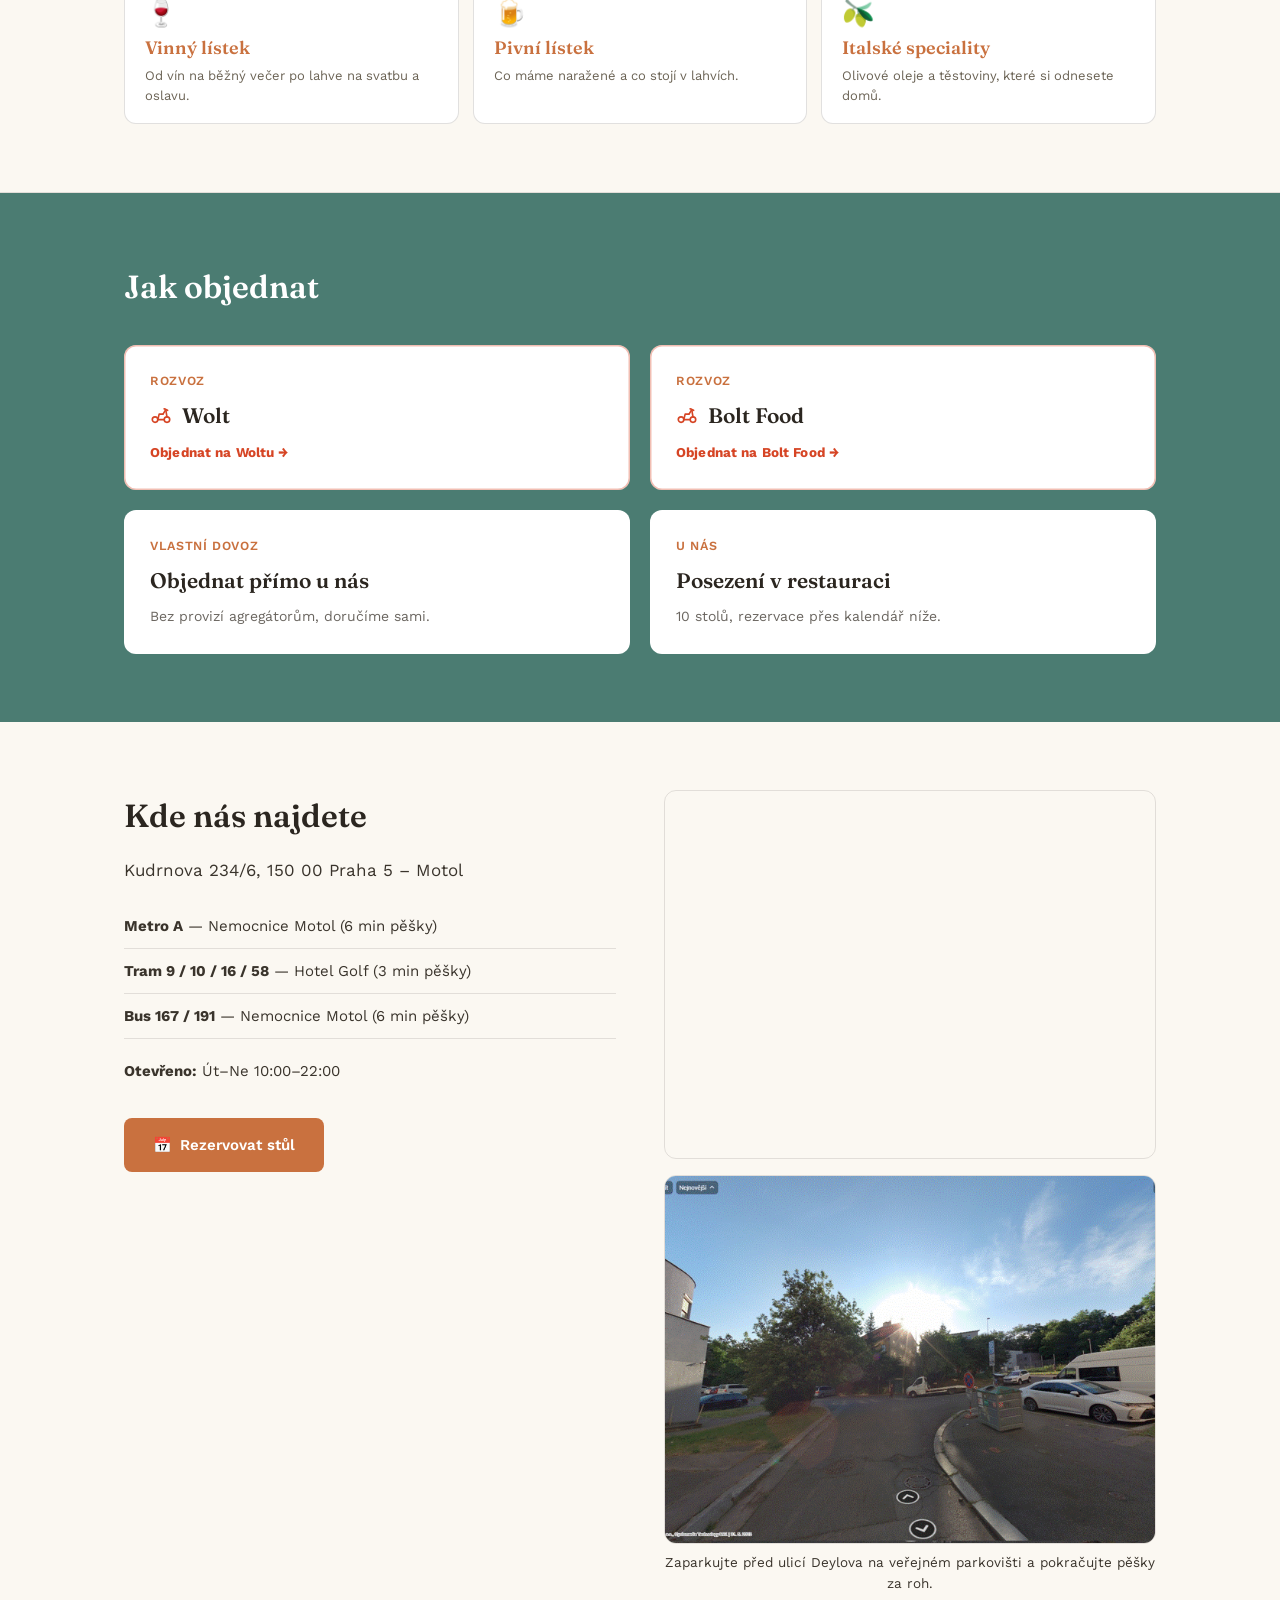
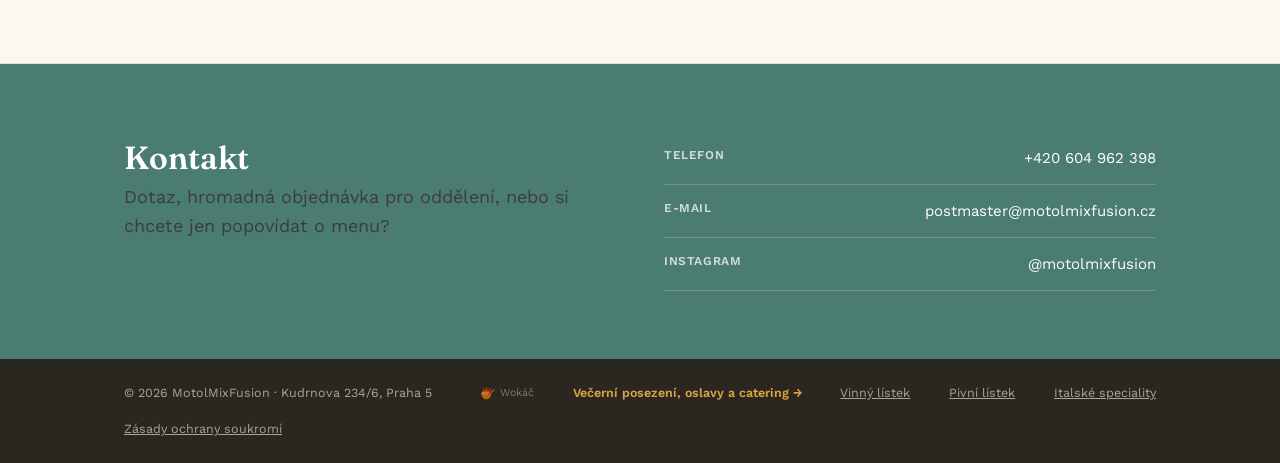
==== commit e3ae67e6: "Italske pondeli ze stranky pryc Sekce, odkaz v navigaci na obou strankach i styly, ktere patrily jen" ====
--- a/index.html
+++ b/index.html
@@ -22,51 +22,6 @@
 <meta name="twitter:card" content="summary_large_image">
 <meta name="keywords" content="MotolMixFusion, mix fusion restaurant, restaurace Motol, jídelna Motol, motol jidelna, jidelna motol, závodní jídelna Motol jídelní lístek, česká kuchyně, asijská kuchyně, thajská kuchyně, řízek, guláš, pad thai, oběd u FN Motol, rozvoz jídla Motol, výdejna jídla Motol, otevírací doba, thai food near me, thai restaurants open now, restaurace Praha 5">
 <link rel="stylesheet" href="style.css?v=5">
-<style>
-  /* Italsky listek ma u kazdeho jidla popis i cislo alergenu, takze
-     jednoradkova .menu-list by se lamala. Radek je proto dvoupatrovy:
-     nazev s cenou, pod tim popis. Styly jsou tady a ne ve style.css -
-     ten je sdileny a verzovany a tohle patri jen k teto sekci. */
-  .it-list { list-style: none; margin: 0; padding: 0; }
-  .it-list li { padding: 12px 0; border-bottom: 1px solid var(--line); }
-  .it-row { display: flex; align-items: baseline; gap: 8px; }
-  .it-name { font-weight: 600; font-size: 15.5px; }
-  .it-dots { flex: 1; border-bottom: 1px dotted var(--line); transform: translateY(-4px); }
-  .it-desc { font-size: 13.5px; opacity: 0.72; margin: 3px 0 0; line-height: 1.5; }
-
-  /* Cislo alergenu patri k radku, na ktery se host diva - legenda je pod listkem. */
-  .it-alerg { font-size: 11.5px; font-variant-numeric: tabular-nums; opacity: 0.6; white-space: nowrap; }
-
-  .it-tag {
-    font-size: 10px; font-weight: 600; letter-spacing: 0.05em; text-transform: uppercase;
-    color: var(--terracotta); border: 1px solid var(--terracotta); border-radius: 20px;
-    padding: 0 6px; white-space: nowrap;
-  }
-  .it-gram { font-size: 12.5px; opacity: 0.55; white-space: nowrap; }
-
-  .it-legend { margin-top: 22px; font-size: 12.5px; line-height: 1.7; opacity: 0.7; max-width: 70ch; }
-  .it-legend b { font-weight: 600; opacity: 0.85; }
-
-  @media (max-width: 480px) { .it-name { font-size: 14.5px; } .it-desc { font-size: 13px; } }
-
-  /* Tisk: na papir jde jen italsky listek, zbytek stranky ne. */
-  @media print {
-    @page { size: A4; margin: 12mm; }
-    body > *:not(main) { display: none !important; }
-    main > *:not(#italske) { display: none !important; }
-    body { background: #fff; }
-    #italske { padding: 0; border: none; }
-    .wrap { max-width: none; width: 100%; padding: 0; }
-    .board { gap: 10mm; }
-    .it-list { break-inside: avoid; }
-    .it-list li { padding: 1.6mm 0; border-bottom: 1px solid #ddd; }
-    .it-name { font-size: 9pt; }
-    .it-desc { font-size: 7.5pt; opacity: 1; color: #444; }
-    .it-alerg { font-size: 7pt; color: #444; opacity: 1; }
-    .it-dots { border-bottom-style: dotted; border-color: #999; }
-    .it-legend { font-size: 7pt; color: #000; opacity: 1; }
-  }
-</style>
 <link rel="preconnect" href="https://fonts.googleapis.com">
 <link rel="preconnect" href="https://fonts.gstatic.com" crossorigin>
 <link href="https://fonts.googleapis.com/css2?family=Fraunces:wght@500;600&family=Work+Sans:wght@400;500;600;700&display=swap" rel="stylesheet">
@@ -450,7 +405,6 @@
         <div class="nav-dropdown-list">
           <a href="index.html#menu" data-i18n="nav.menuGo">Jídelníček to GO</a>
           <a href="index2.html#menu2" data-i18n="nav.menuRestaurant">Restaurační menu</a>
-          <a href="#italske" data-i18n="nav.menuItaly">Italské pondělí</a>
         </div>
       </details>
       <a href="#objednat" data-i18n="nav.order">Objednat</a>
@@ -556,86 +510,6 @@
       <a href="#objednat" id="dishOrderLink" class="dish-order-link" data-i18n="hero.btnOrder">Chci objednat</a>
     </div>
   </div>
-
-  <!-- ODDĚLENÍ 01b — ITALSKÉ PONDĚLÍ. Jeden den v týdnu, proto stojí pod
-       jídelníčkem to GO, ne nad ním. Tisk (Ctrl+P) pouští na papír jen
-       tuhle sekci. -->
-  <section class="dept" id="italske">
-    <div class="wrap">
-      <div class="dept-head">
-        <span class="dept-num">Jeden den v týdnu</span>
-        <h2>Italské pondělí</h2>
-      </div>
-      <p class="note">Pinsa romana, těstoviny a pekáč. Číslo u jídla je alergen, legendu najdete pod lístkem.</p>
-
-      <div class="board">
-        <div class="board-col">
-          <h3>Pinsa Romana</h3>
-          <ul class="it-list">
-            <li>
-              <div class="it-row"><span class="it-name">Margherita</span><span class="it-alerg">1, 7</span><span class="it-dots"></span><span class="price">180 Kč</span></div>
-              <p class="it-desc">Rajčatová omáčka, mozzarella fior di latte, bazalka, olivový olej</p>
-            </li>
-            <li>
-              <div class="it-row"><span class="it-name">Diavola</span><span class="it-alerg">1, 7</span><span class="it-dots"></span><span class="price">190 Kč</span></div>
-              <p class="it-desc">Rajčatová omáčka, mozzarella, pikantní salám</p>
-            </li>
-            <li>
-              <div class="it-row"><span class="it-name">Prosciutto e Funghi</span><span class="it-alerg">1, 7</span><span class="it-dots"></span><span class="price">200 Kč</span></div>
-              <p class="it-desc">Rajčatová omáčka, mozzarella, dušená šunka, žampiony</p>
-            </li>
-            <li>
-              <div class="it-row"><span class="it-name">Quattro Formaggi</span><span class="it-alerg">1, 7</span><span class="it-dots"></span><span class="price">200 Kč</span></div>
-              <p class="it-desc">Mozzarella, gorgonzola, parmazán, provola</p>
-            </li>
-          </ul>
-
-          <h3 class="mt">Těstoviny</h3>
-          <ul class="it-list">
-            <li>
-              <div class="it-row"><span class="it-name">Spaghetti aglio, olio e peperoncino</span><span class="it-tag">Bezmasé</span><span class="it-alerg">1</span><span class="it-dots"></span><span class="price">160 Kč</span></div>
-              <p class="it-desc">Česnek, olivový olej, chilli, petrželka</p>
-            </li>
-            <li>
-              <div class="it-row"><span class="it-name">Pasta al pomodoro, provola e basilico</span><span class="it-tag">Bezmasé</span><span class="it-alerg">1, 7</span><span class="it-dots"></span><span class="price">180 Kč</span></div>
-              <p class="it-desc">Rajčata, provola, čerstvá bazalka</p>
-            </li>
-          </ul>
-        </div>
-        <div class="board-col">
-          <h3>Z pekáče</h3>
-          <ul class="it-list">
-            <li>
-              <div class="it-row"><span class="it-name">Parmigiana di melanzane</span><span class="it-tag">Bezmasé</span><span class="it-gram">250 g</span><span class="it-alerg">1, 3, 7</span><span class="it-dots"></span><span class="price">240 Kč</span></div>
-              <p class="it-desc">Zapékaný lilek s rajčaty, mozzarellou a parmazánem</p>
-            </li>
-            <li>
-              <div class="it-row"><span class="it-name">Lasagne al forno</span><span class="it-gram">250 g</span><span class="it-alerg">1, 3, 7, 9</span><span class="it-dots"></span><span class="price">256 Kč</span></div>
-              <p class="it-desc">Vrstvené těstoviny s masovou omáčkou, bešamelem a parmazánem</p>
-            </li>
-          </ul>
-
-          <h3 class="mt">Z fritézy</h3>
-          <ul class="it-list">
-            <li>
-              <div class="it-row"><span class="it-name">Frittura di gamberi e calamari</span><span class="it-alerg">1, 2, 14</span><span class="it-dots"></span><span class="price">260 Kč</span></div>
-              <p class="it-desc">Smažené krevety a kalamáry, citron</p>
-            </li>
-          </ul>
-
-          <h3 class="mt">Polévka</h3>
-          <ul class="it-list">
-            <li>
-              <div class="it-row"><span class="it-name">Zuppa di verdure</span><span class="it-alerg">7, 9</span><span class="it-dots"></span><span class="price">90 Kč</span></div>
-              <p class="it-desc">Zeleninová polévka s hoblinkami parmazánu</p>
-            </li>
-          </ul>
-        </div>
-      </div>
-
-      <p class="it-legend"><b>Alergeny:</b> 1 — lepek · 2 — korýši · 3 — vejce · 7 — mléko · 9 — celer · 14 — měkkýši</p>
-    </div>
-  </section>
 
   <!-- ODDĚLENÍ — NÁPOJE A SPECIALITY (lístky běží na pokladně a samy se aktualizují) -->
   <section class="dept" id="napoje">
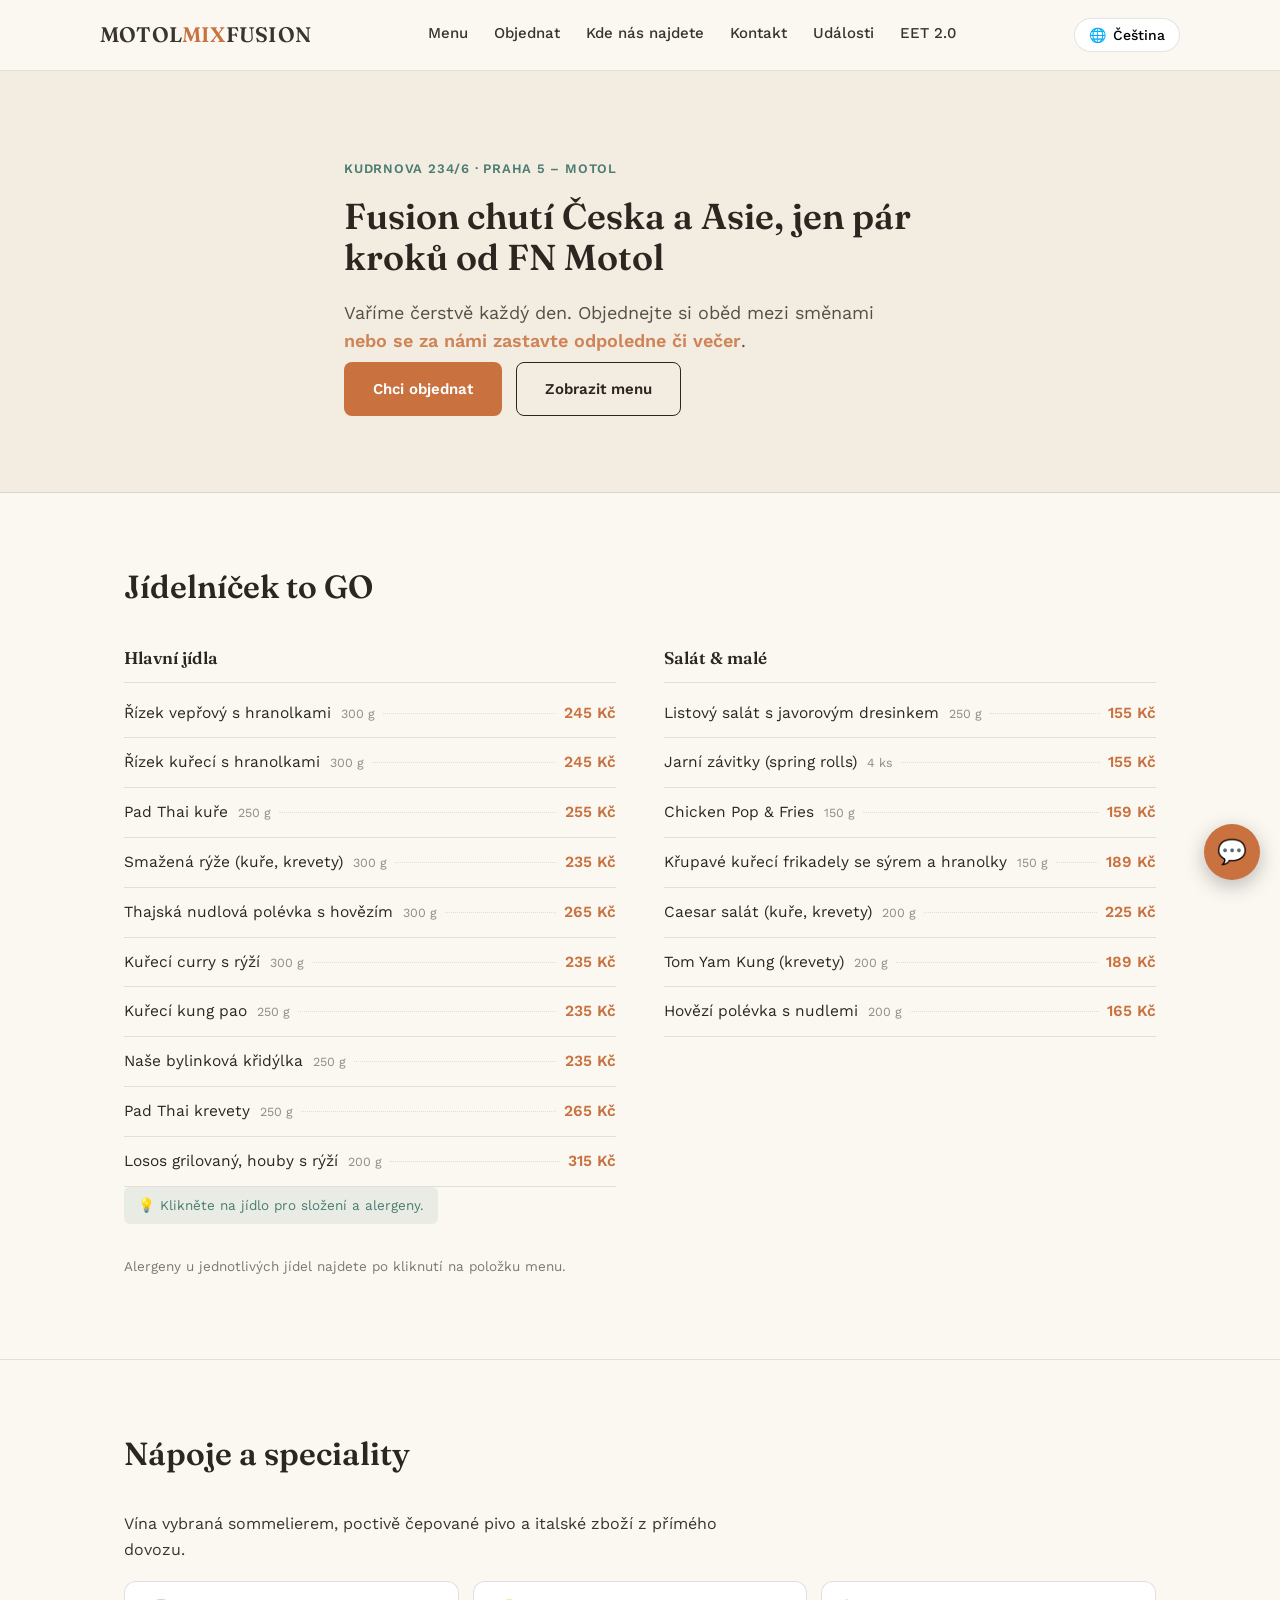
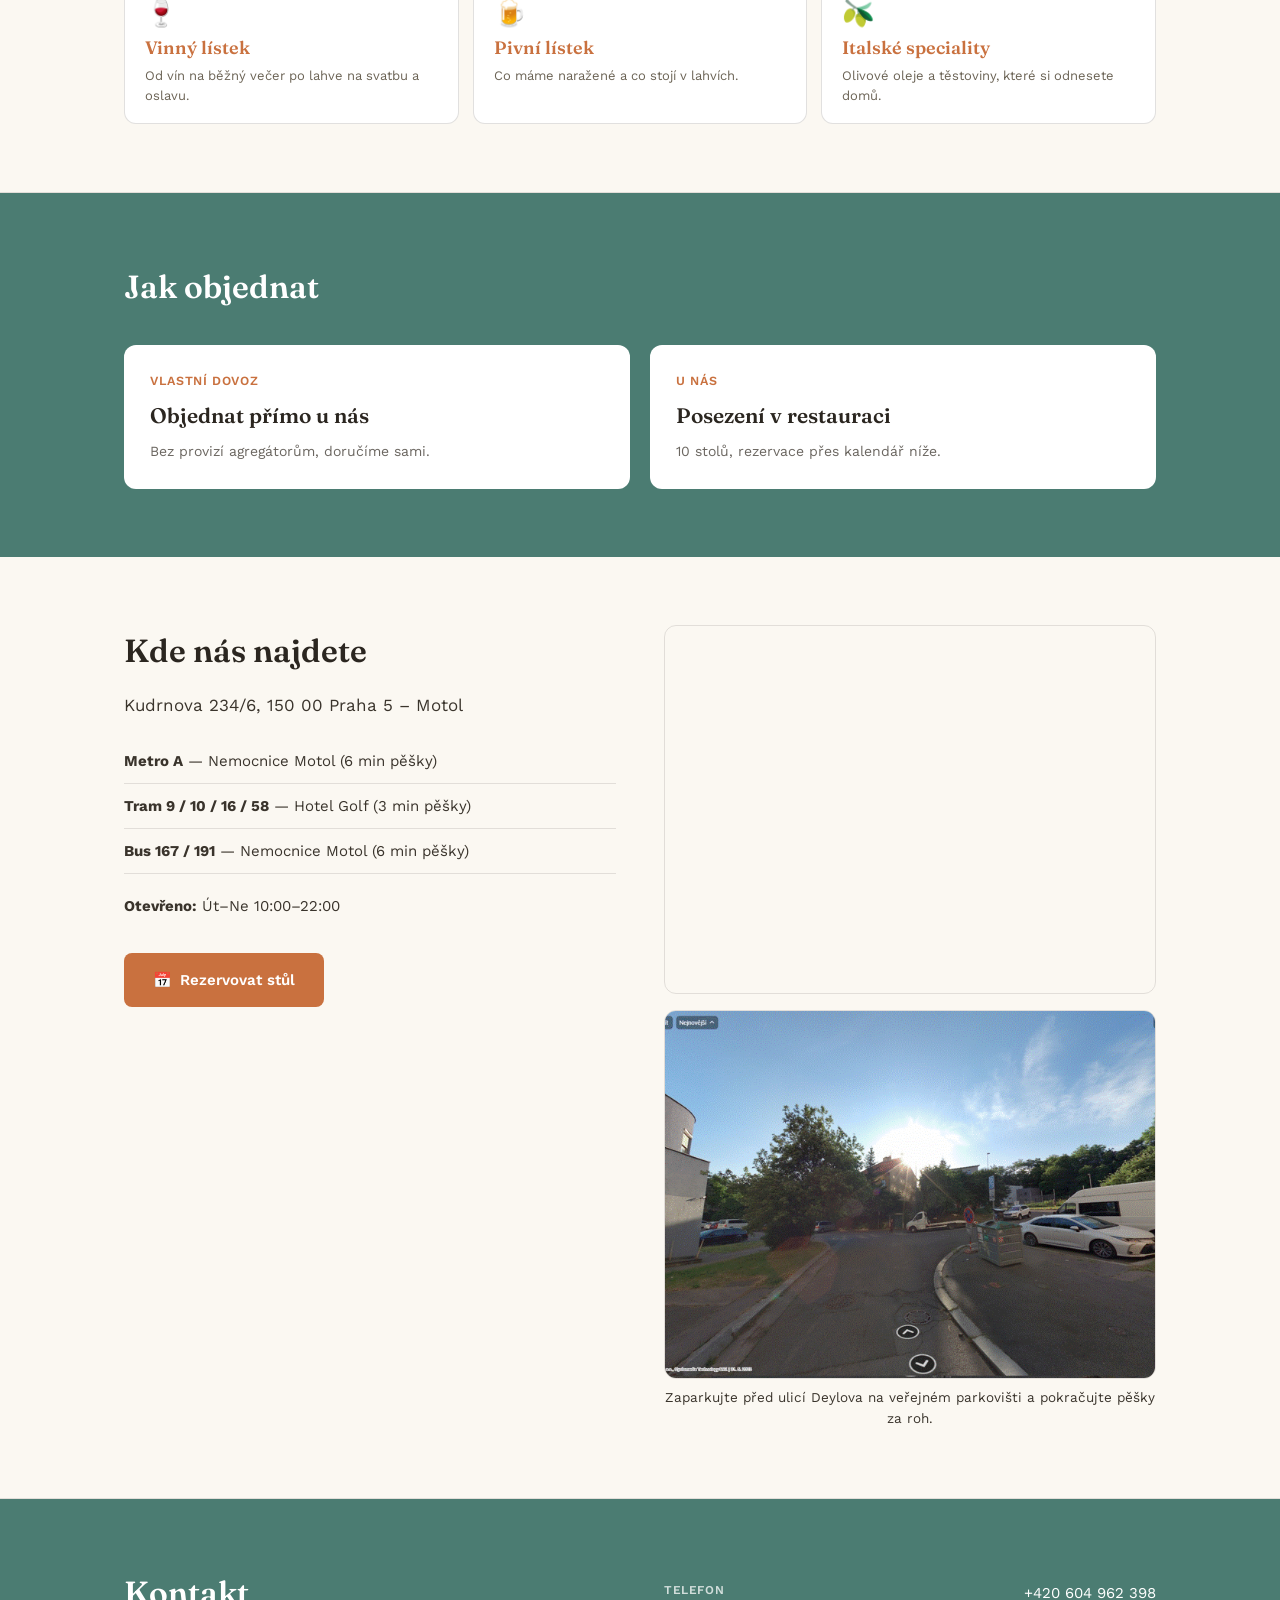
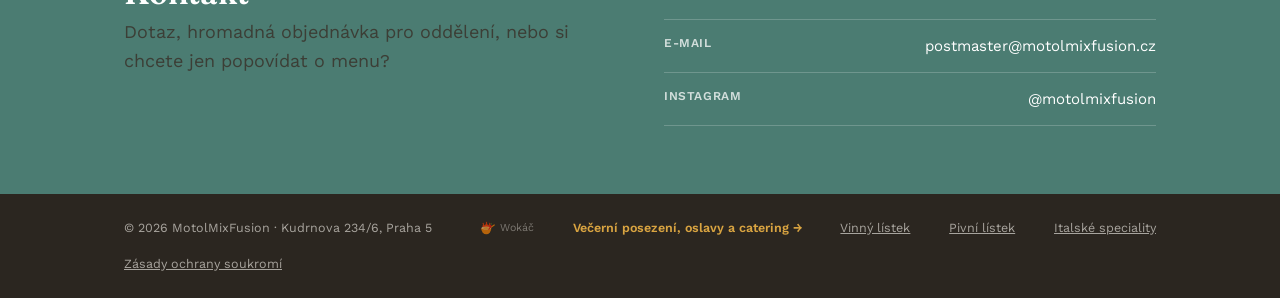
==== commit 32d814eb: "Wolt a Bolt Food ze stranky pryc cele Zustaly po minule jen jako karty bez popisu, a to je porad odk" ====
--- a/index.html
+++ b/index.html
@@ -546,44 +546,6 @@
       </div>
 
       <div class="order-grid">
-        <a href="https://wolt.com/cs/cze/prague/restaurant/motolmixfusion" target="_blank" rel="noopener" class="order-card order-card-live">
-          <span class="order-tag" data-i18n="order.tagDelivery">Rozvoz</span>
-          <span class="order-name">
-            <svg class="order-moped" width="22" height="22" viewBox="0 0 24 24" fill="none" stroke="currentColor"
-                 stroke-width="1.8" stroke-linecap="round" stroke-linejoin="round" aria-hidden="true">
-              <circle cx="5.5" cy="17" r="3"/>
-              <circle cx="18.5" cy="17" r="3"/>
-              <path d="M8.5 17h7"/>
-              <path d="M8.5 17 10 11h4.2"/>
-              <path d="M14.2 11 17.2 6.2"/>
-              <path d="M15.4 5.2 19.2 6.9"/>
-              <path d="M17.2 6.2 18.5 14"/>
-            </svg>
-            Wolt
-          </span>
-          <span class="order-go" data-i18n="order.woltCta">Objednat na Woltu →</span>
-        </a>
-        <!-- Bolt Food zustava v nabidce videt, ale uz nikam nevede - odkaz je
-             pryc zamerne, provozovatel pres nej objednavky nechce. Je to
-             <span>, ne <a> bez href: tim si karta podrzi presne stejny vzhled
-             vcetne barvy a nikdo ji omylem nevrati zpatky jako rozbitou. -->
-        <span class="order-card order-card-live order-card-neaktivni">
-          <span class="order-tag" data-i18n="order.tagDelivery">Rozvoz</span>
-          <span class="order-name">
-            <svg class="order-moped" width="22" height="22" viewBox="0 0 24 24" fill="none" stroke="currentColor"
-                 stroke-width="1.8" stroke-linecap="round" stroke-linejoin="round" aria-hidden="true">
-              <circle cx="5.5" cy="17" r="3"/>
-              <circle cx="18.5" cy="17" r="3"/>
-              <path d="M8.5 17h7"/>
-              <path d="M8.5 17 10 11h4.2"/>
-              <path d="M14.2 11 17.2 6.2"/>
-              <path d="M15.4 5.2 19.2 6.9"/>
-              <path d="M17.2 6.2 18.5 14"/>
-            </svg>
-            Bolt Food
-          </span>
-          <span class="order-go" data-i18n="order.boltCta">Objednat na Bolt Food →</span>
-        </span>
         <a href="https://motolmixfusion-pos.onrender.com/order.html" target="_blank" rel="noopener" class="order-card">
           <span class="order-tag" data-i18n="order.tagOwnDelivery">Vlastní dovoz</span>
           <span class="order-name" data-i18n="order.ownDeliveryName">Objednat přímo u nás</span>
